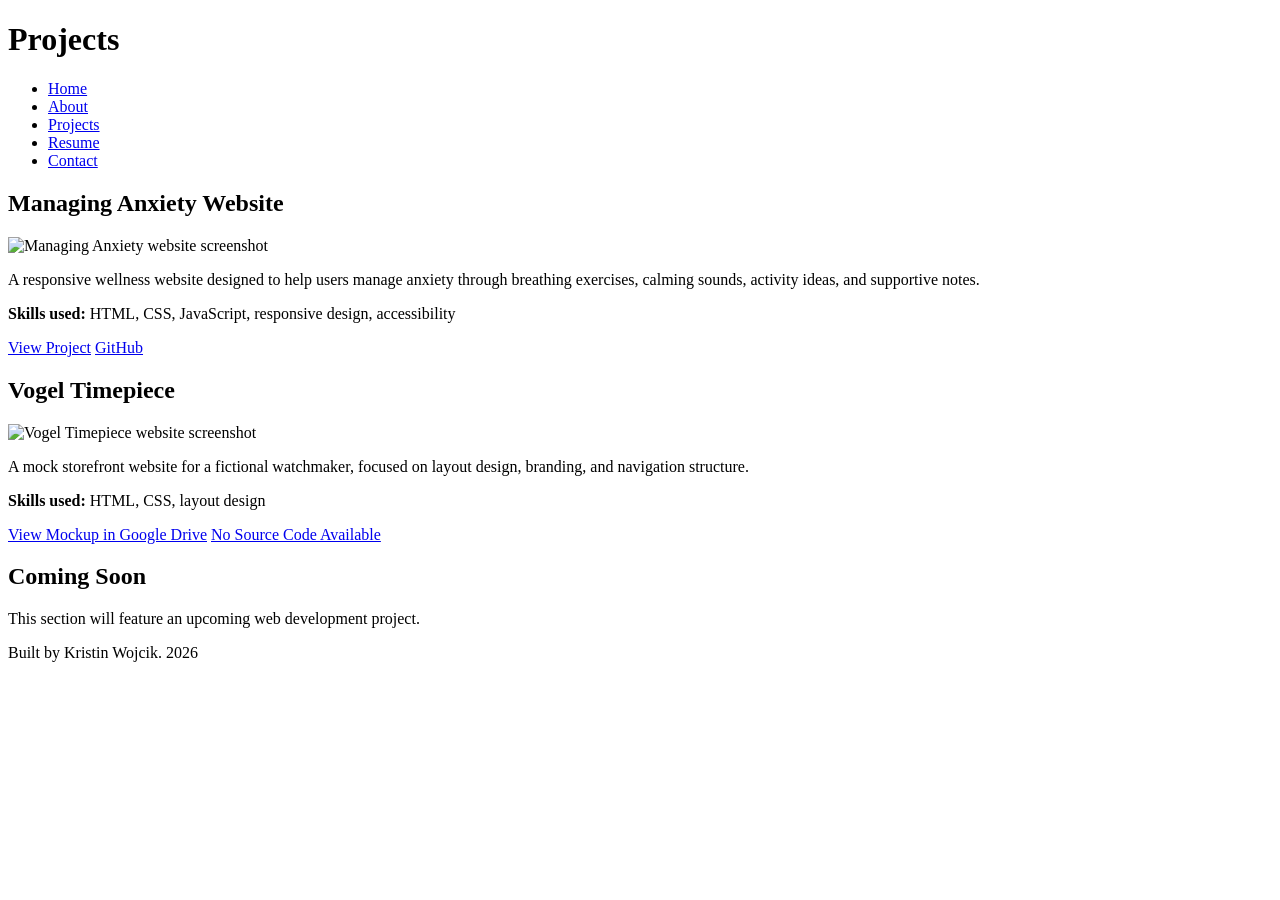
==== projects.html @ 6186011e "Update project links for Managing Anxiety" ====
<!DOCTYPE html>
<html lang="en">

<head>
    <meta charset="UTF-8">
    <meta name="viewport" content="width=device-width, initial-scale=1.0">
    <link rel="preconnect" href="https://fonts.googleapis.com">
    <link rel="preconnect" href="https://fonts.gstatic.com" crossorigin>
    <link href="https://fonts.googleapis.com/css2?family=Libre+Barcode+128+Text&display=swap" rel="stylesheet">
    <link href="https://fonts.googleapis.com/css2?family=Space+Grotesk:wght@300;400;600&display=swap" rel="stylesheet">
    <link rel="stylesheet" href="styles.css">
    <title>Projects</title>
</head>

<body>
    <header>
        <h1>Projects</h1>
    </header>
    <nav>
        <ul>
            <li><a href="index.html">Home</a></li>
            <li><a href="about.html">About</a></li>
            <li><a href="projects.html" class="active">Projects</a></li>
            <li><a href="resume.html">Resume</a></li>
            <li><a href="contact.html">Contact</a></li>
        </ul>
    </nav>
    <main class="project-grid">
        <section class="project-card">
            <h2>Managing Anxiety Website</h2>
            <img src="images/anxiety.png" alt="Managing Anxiety website screenshot">
            <p>A responsive wellness website designed to help users manage anxiety through breathing exercises, calming
                sounds, activity ideas, and supportive notes.</p>
            <p><strong>Skills used:</strong> HTML, CSS, JavaScript, responsive design, accessibility</p>
            <div class="project-links">
                <a href="https://kriswojcik-dev.github.io/Managing-Anxiety/" target="_blank">View Project</a>
                <a href="https://github.com/kriswojcik-dev/Managing-Anxiety" target="_blank">GitHub</a>
            </div>

        </section>
        <section class="project-card">
            <h2>Vogel Timepiece</h2>
            <img src="images/VogelTimpiece.png" alt="Vogel Timepiece website screenshot">
            <p>A mock storefront website for a fictional watchmaker, focused on layout design, branding, and navigation
                structure.</p>
            <p><strong>Skills used:</strong> HTML, CSS, layout design</p>
            <div class="project-links">
                <a href="https://drive.google.com/drive/folders/1y7AZnZ0hvp2A3AjqUP-rcoLFlKbs7Qmw?usp=sharing"
                    target="_blank">View Mockup in Google Drive</a>
                <a href="#">No Source Code Available</a>
            </div>
        </section>
        <section class="project-card">
            <h2>Coming Soon</h2>
            <p>This section will feature an upcoming web development project.</p>
        </section>
    </main>
    <footer>
        <p>Built by Kristin Wojcik. 2026</p>
    </footer>
</body>

</html>
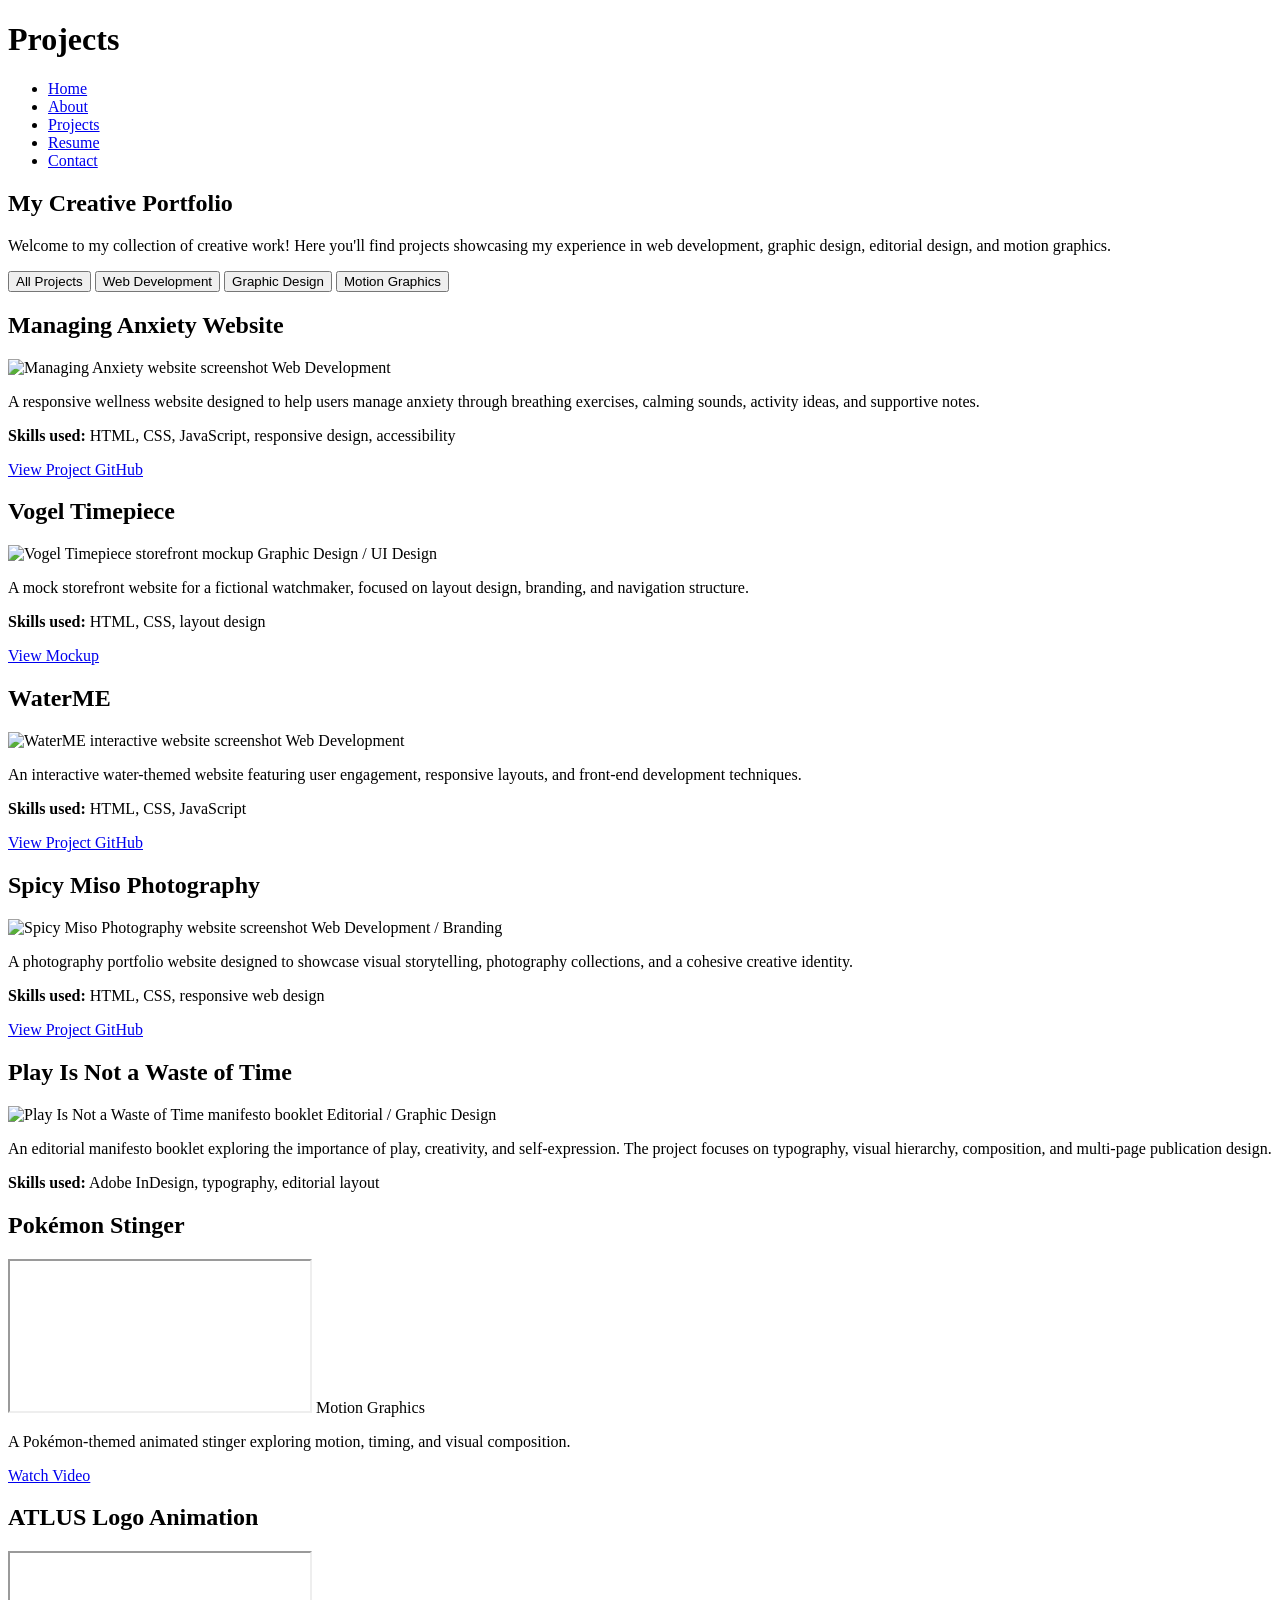
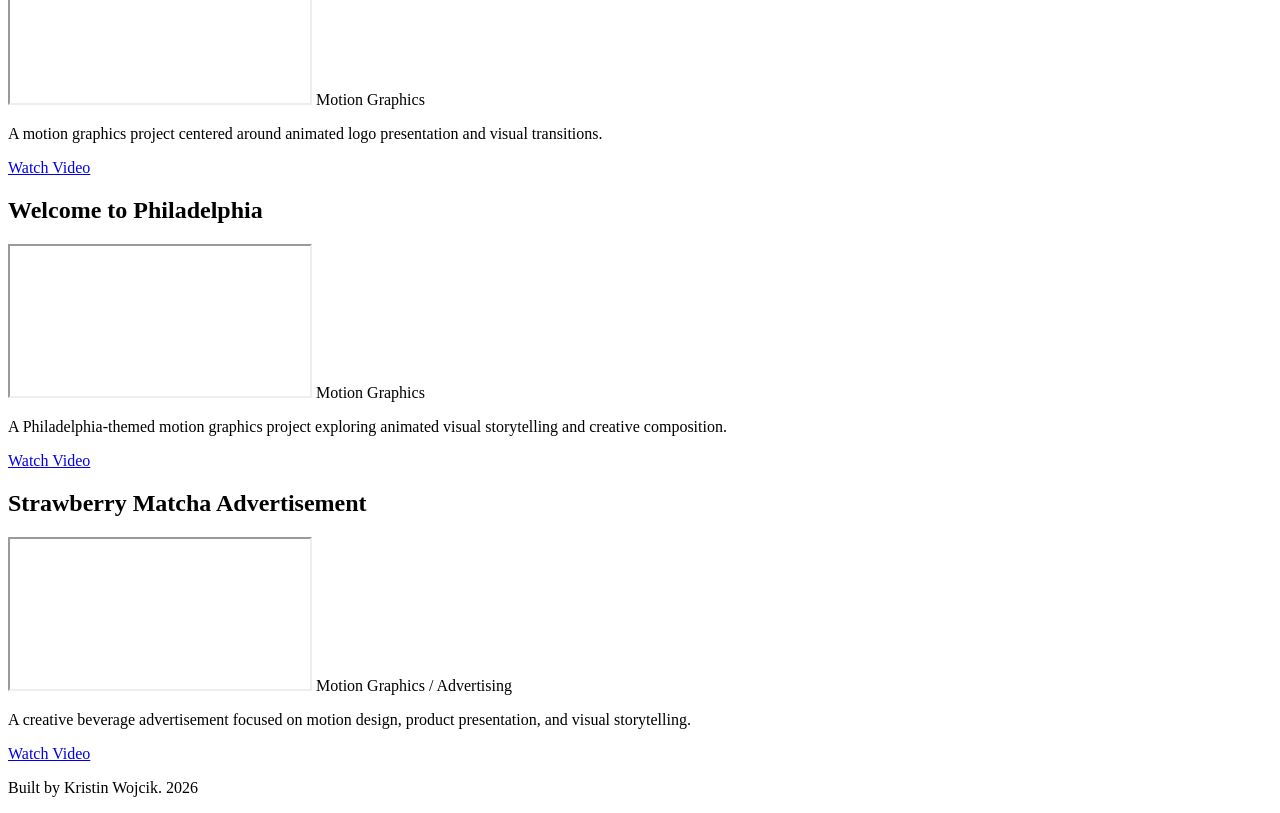
==== commit 83c830b4: "Revamp projects page layout and content, adding project categories and detailed descriptions" ====
--- a/projects.html
+++ b/projects.html
@@ -4,60 +4,345 @@
 <head>
     <meta charset="UTF-8">
     <meta name="viewport" content="width=device-width, initial-scale=1.0">
+
     <link rel="preconnect" href="https://fonts.googleapis.com">
     <link rel="preconnect" href="https://fonts.gstatic.com" crossorigin>
+
     <link href="https://fonts.googleapis.com/css2?family=Libre+Barcode+128+Text&display=swap" rel="stylesheet">
     <link href="https://fonts.googleapis.com/css2?family=Space+Grotesk:wght@300;400;600&display=swap" rel="stylesheet">
+
     <link rel="stylesheet" href="styles.css">
-    <title>Projects</title>
+
+    <title>Projects | Kristin Wojcik</title>
 </head>
 
 <body>
+    <!-- HEADER -->
     <header>
         <h1>Projects</h1>
     </header>
+
+    <!-- NAVIGATION -->
     <nav>
         <ul>
             <li><a href="index.html">Home</a></li>
             <li><a href="about.html">About</a></li>
-            <li><a href="projects.html" class="active">Projects</a></li>
+            <li>
+                <a href="projects.html" class="active" aria-current="page">Projects</a>
+            </li>
             <li><a href="resume.html">Resume</a></li>
             <li><a href="contact.html">Contact</a></li>
         </ul>
     </nav>
-    <main class="project-grid">
-        <section class="project-card">
-            <h2>Managing Anxiety Website</h2>
-            <img src="images/anxiety.png" alt="Managing Anxiety website screenshot">
-            <p>A responsive wellness website designed to help users manage anxiety through breathing exercises, calming
-                sounds, activity ideas, and supportive notes.</p>
-            <p><strong>Skills used:</strong> HTML, CSS, JavaScript, responsive design, accessibility</p>
-            <div class="project-links">
-                <a href="https://kriswojcik-dev.github.io/Managing-Anxiety/" target="_blank">View Project</a>
-                <a href="https://github.com/kriswojcik-dev/Managing-Anxiety" target="_blank">GitHub</a>
-            </div>
-
+
+    <!-- MAIN PORTFOLIO -->
+    <main class="portfolio">
+        <!-- INTRODUCTION -->
+        <section class="portfolio-intro">
+            <h2>My Creative Portfolio</h2>
+
+            <p>
+                Welcome to my collection of creative work! Here you'll find projects
+                showcasing my experience in web development, graphic design, editorial
+                design, and motion graphics.
+            </p>
         </section>
-        <section class="project-card">
-            <h2>Vogel Timepiece</h2>
-            <img src="images/VogelTimpiece.png" alt="Vogel Timepiece website screenshot">
-            <p>A mock storefront website for a fictional watchmaker, focused on layout design, branding, and navigation
-                structure.</p>
-            <p><strong>Skills used:</strong> HTML, CSS, layout design</p>
-            <div class="project-links">
-                <a href="https://drive.google.com/drive/folders/1y7AZnZ0hvp2A3AjqUP-rcoLFlKbs7Qmw?usp=sharing"
-                    target="_blank">View Mockup in Google Drive</a>
-                <a href="#">No Source Code Available</a>
-            </div>
-        </section>
-        <section class="project-card">
-            <h2>Coming Soon</h2>
-            <p>This section will feature an upcoming web development project.</p>
-        </section>
+
+        <!-- PROJECT FILTERS -->
+        <div class="portfolio-filters" role="group" aria-label="Project categories">
+            <button type="button" class="filter-btn active" data-filter="all" aria-pressed="true">
+                All Projects
+            </button>
+
+            <button type="button" class="filter-btn" data-filter="web" aria-pressed="false">
+                Web Development
+            </button>
+
+            <button type="button" class="filter-btn" data-filter="design" aria-pressed="false">
+                Graphic Design
+            </button>
+
+            <button type="button" class="filter-btn" data-filter="motion" aria-pressed="false">
+                Motion Graphics
+            </button>
+        </div>
+
+        <!-- PROJECT GRID -->
+        <div class="project-grid">
+            <!-- PROJECT 1: MANAGING ANXIETY -->
+            <section class="project-card" data-category="web">
+                <h2>Managing Anxiety Website</h2>
+
+                <img src="images/anxiety.png" alt="Managing Anxiety website screenshot" loading="lazy">
+
+                <span class="project-category">Web Development</span>
+
+                <p>
+                    A responsive wellness website designed to help users manage anxiety
+                    through breathing exercises, calming sounds, activity ideas, and
+                    supportive notes.
+                </p>
+
+                <p>
+                    <strong>Skills used:</strong>
+                    HTML, CSS, JavaScript, responsive design, accessibility
+                </p>
+
+                <div class="project-links">
+                    <a href="https://kriswojcik-dev.github.io/Managing-Anxiety/" target="_blank"
+                        rel="noopener noreferrer">
+                        View Project
+                    </a>
+
+                    <a href="https://github.com/kriswojcik-dev/Managing-Anxiety" target="_blank"
+                        rel="noopener noreferrer">
+                        GitHub
+                    </a>
+                </div>
+            </section>
+
+            <!-- PROJECT 2: VOGEL TIMEPIECE -->
+            <section class="project-card" data-category="design">
+                <h2>Vogel Timepiece</h2>
+
+                <img src="images/VogelTimpiece.png" alt="Vogel Timepiece storefront mockup" loading="lazy">
+
+                <span class="project-category">Graphic Design / UI Design</span>
+
+                <p>
+                    A mock storefront website for a fictional watchmaker, focused on
+                    layout design, branding, and navigation structure.
+                </p>
+
+                <p>
+                    <strong>Skills used:</strong>
+                    HTML, CSS, layout design
+                </p>
+
+                <div class="project-links">
+                    <a href="https://drive.google.com/drive/folders/1y7AZnZ0hvp2A3AjqUP-rcoLFlKbs7Qmw?usp=sharing"
+                        target="_blank" rel="noopener noreferrer">
+                        View Mockup
+                    </a>
+                </div>
+            </section>
+
+            <!-- PROJECT 3: WATERME -->
+            <section class="project-card" data-category="web">
+                <h2>WaterME</h2>
+
+                <img src="images/waterme.png" alt="WaterME interactive website screenshot" loading="lazy">
+
+                <span class="project-category">Web Development</span>
+
+                <p>
+                    An interactive water-themed website featuring user engagement,
+                    responsive layouts, and front-end development techniques.
+                </p>
+
+                <p>
+                    <strong>Skills used:</strong>
+                    HTML, CSS, JavaScript
+                </p>
+
+                <div class="project-links">
+                    <a href="https://kriswojcik-dev.github.io/WaterME/" target="_blank" rel="noopener noreferrer">
+                        View Project
+                    </a>
+
+                    <a href="https://github.com/kriswojcik-dev/WaterME" target="_blank" rel="noopener noreferrer">
+                        GitHub
+                    </a>
+                </div>
+            </section>
+
+            <!-- PROJECT 4: SPICY MISO PHOTOGRAPHY -->
+            <section class="project-card" data-category="web">
+                <h2>Spicy Miso Photography</h2>
+
+                <img src="images/spicymiso.png" alt="Spicy Miso Photography website screenshot" loading="lazy">
+
+                <span class="project-category">Web Development / Branding</span>
+
+                <p>
+                    A photography portfolio website designed to showcase visual
+                    storytelling, photography collections, and a cohesive creative
+                    identity.
+                </p>
+
+                <p>
+                    <strong>Skills used:</strong>
+                    HTML, CSS, responsive web design
+                </p>
+
+                <div class="project-links">
+                    <a href="https://kriswojcik-dev.github.io/SpicyMisoPhoto/" target="_blank"
+                        rel="noopener noreferrer">
+                        View Project
+                    </a>
+
+                    <a href="https://github.com/kriswojcik-dev/SpicyMisoPhoto" target="_blank"
+                        rel="noopener noreferrer">
+                        GitHub
+                    </a>
+                </div>
+            </section>
+
+            <!-- PROJECT 5: DESIGN MANIFESTO -->
+            <section class="project-card" data-category="design">
+                <h2>Play Is Not a Waste of Time</h2>
+
+                <img src="images/manifesto.png" alt="Play Is Not a Waste of Time manifesto booklet" loading="lazy">
+
+                <span class="project-category">Editorial / Graphic Design</span>
+
+                <p>
+                    An editorial manifesto booklet exploring the importance of play,
+                    creativity, and self-expression. The project focuses on typography,
+                    visual hierarchy, composition, and multi-page publication design.
+                </p>
+
+                <p>
+                    <strong>Skills used:</strong>
+                    Adobe InDesign, typography, editorial layout
+                </p>
+            </section>
+
+            <!-- PROJECT 6: POKEMON STINGER -->
+            <section class="project-card" data-category="motion">
+                <h2>Pokémon Stinger</h2>
+
+
+                <iframe src="https://www.youtube.com/embed/UdRH_CZZxs8" title="Pokémon Stinger" loading="lazy"
+                    allow="accelerometer; autoplay; clipboard-write; encrypted-media; gyroscope; picture-in-picture; web-share"
+                    referrerpolicy="strict-origin-when-cross-origin" allowfullscreen>
+                </iframe>
+
+
+                <span class="project-category">Motion Graphics</span>
+
+                <p>
+                    A Pokémon-themed animated stinger exploring motion, timing, and
+                    visual composition.
+                </p>
+
+                <div class="project-links">
+                    <a href="https://youtu.be/UdRH_CZZxs8" target="_blank" rel="noopener noreferrer">
+                        Watch Video
+                    </a>
+                </div>
+            </section>
+
+            <!-- PROJECT 7: ATLUS LOGO -->
+            <section class="project-card" data-category="motion">
+                <h2>ATLUS Logo Animation</h2>
+
+                <iframe src="https://www.youtube.com/embed/eN7VsX6oIts" title="ATLUS Logo Animation" loading="lazy"
+                    allow="accelerometer; autoplay; clipboard-write; encrypted-media; gyroscope; picture-in-picture; web-share"
+                    referrerpolicy="strict-origin-when-cross-origin" allowfullscreen>
+                </iframe>
+
+                <span class="project-category">Motion Graphics</span>
+
+                <p>
+                    A motion graphics project centered around animated logo presentation
+                    and visual transitions.
+                </p>
+
+                <div class="project-links">
+                    <a href="https://youtu.be/eN7VsX6oIts" target="_blank" rel="noopener noreferrer">
+                        Watch Video
+                    </a>
+                </div>
+            </section>
+
+            <!-- PROJECT 8: WELCOME TO PHILADELPHIA -->
+            <section class="project-card" data-category="motion">
+                <h2>Welcome to Philadelphia</h2>
+
+
+                <iframe src="https://www.youtube.com/embed/U3w2W7uW8vE" title="Welcome to Philadelphia" loading="lazy"
+                    allow="accelerometer; autoplay; clipboard-write; encrypted-media; gyroscope; picture-in-picture; web-share"
+                    referrerpolicy="strict-origin-when-cross-origin" allowfullscreen>
+                </iframe>
+
+
+                <span class="project-category">Motion Graphics</span>
+
+                <p>
+                    A Philadelphia-themed motion graphics project exploring animated
+                    visual storytelling and creative composition.
+                </p>
+
+                <div class="project-links">
+                    <a href="https://youtu.be/U3w2W7uW8vE" target="_blank" rel="noopener noreferrer">
+                        Watch Video
+                    </a>
+                </div>
+            </section>
+
+            <!-- PROJECT 9: STRAWBERRY MATCHA AD -->
+            <section class="project-card" data-category="motion">
+                <h2>Strawberry Matcha Advertisement</h2>
+
+
+                <iframe src="https://www.youtube.com/embed/cey_DWMFgK4" title="Strawberry Matcha Advertisement"
+                    loading="lazy"
+                    allow="accelerometer; autoplay; clipboard-write; encrypted-media; gyroscope; picture-in-picture; web-share"
+                    referrerpolicy="strict-origin-when-cross-origin" allowfullscreen>
+                </iframe>
+
+
+                <span class="project-category">Motion Graphics / Advertising</span>
+
+                <p>
+                    A creative beverage advertisement focused on motion design, product
+                    presentation, and visual storytelling.
+                </p>
+
+                <div class="project-links">
+                    <a href="https://youtu.be/cey_DWMFgK4" target="_blank" rel="noopener noreferrer">
+                        Watch Video
+                    </a>
+                </div>
+            </section>
+        </div>
     </main>
+
+    <!-- FOOTER -->
     <footer>
         <p>Built by Kristin Wojcik. 2026</p>
     </footer>
+
+    <!-- PROJECT FILTER SCRIPT -->
+    <script>
+        const filterButtons = document.querySelectorAll(".filter-btn");
+        const projectCards = document.querySelectorAll(".project-card");
+
+        filterButtons.forEach((button) => {
+            button.addEventListener("click", () => {
+                const selectedCategory = button.dataset.filter;
+
+                filterButtons.forEach((btn) => {
+                    btn.classList.remove("active");
+                    btn.setAttribute("aria-pressed", "false");
+                });
+
+                button.classList.add("active");
+                button.setAttribute("aria-pressed", "true");
+
+                projectCards.forEach((card) => {
+                    const category = card.dataset.category;
+
+                    if (selectedCategory === "all" || category === selectedCategory) {
+                        card.hidden = false;
+                    } else {
+                        card.hidden = true;
+                    }
+                });
+            });
+        });
+    </script>
 </body>
 
-</html>
+</html>
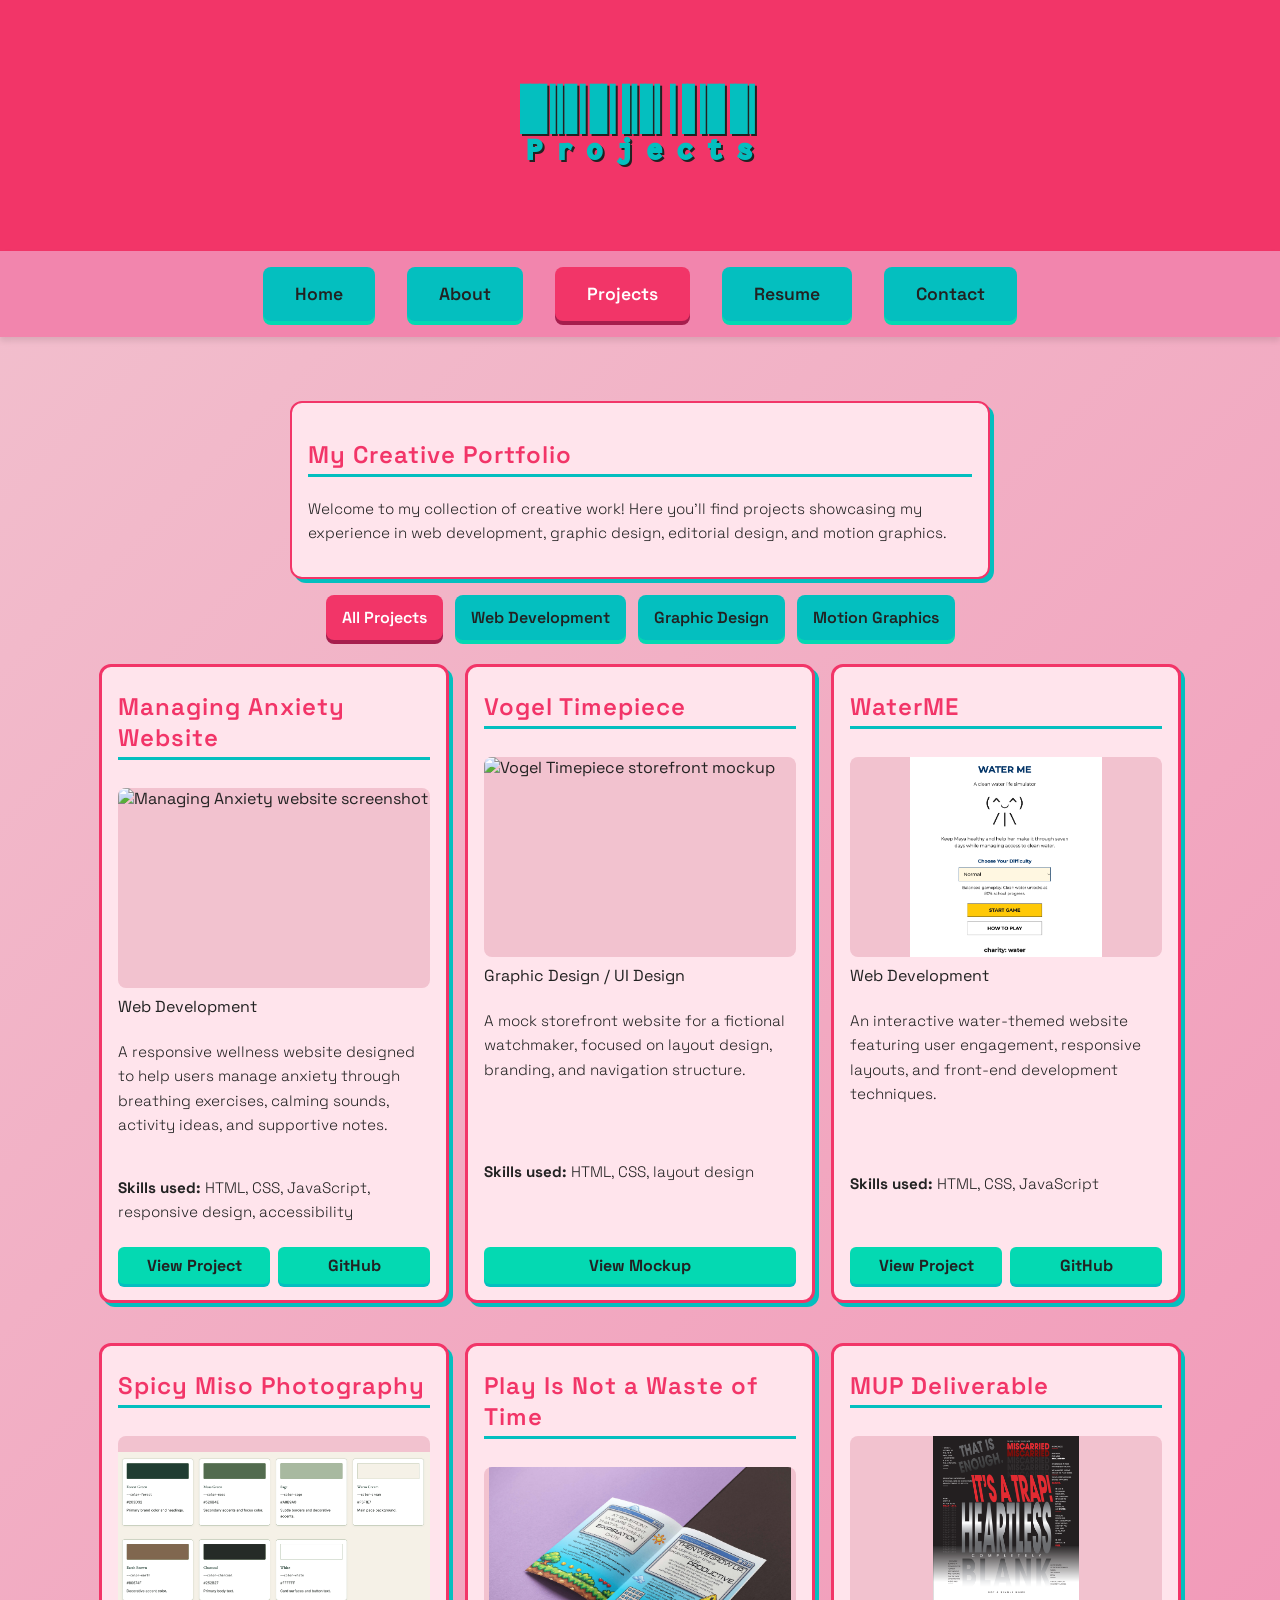
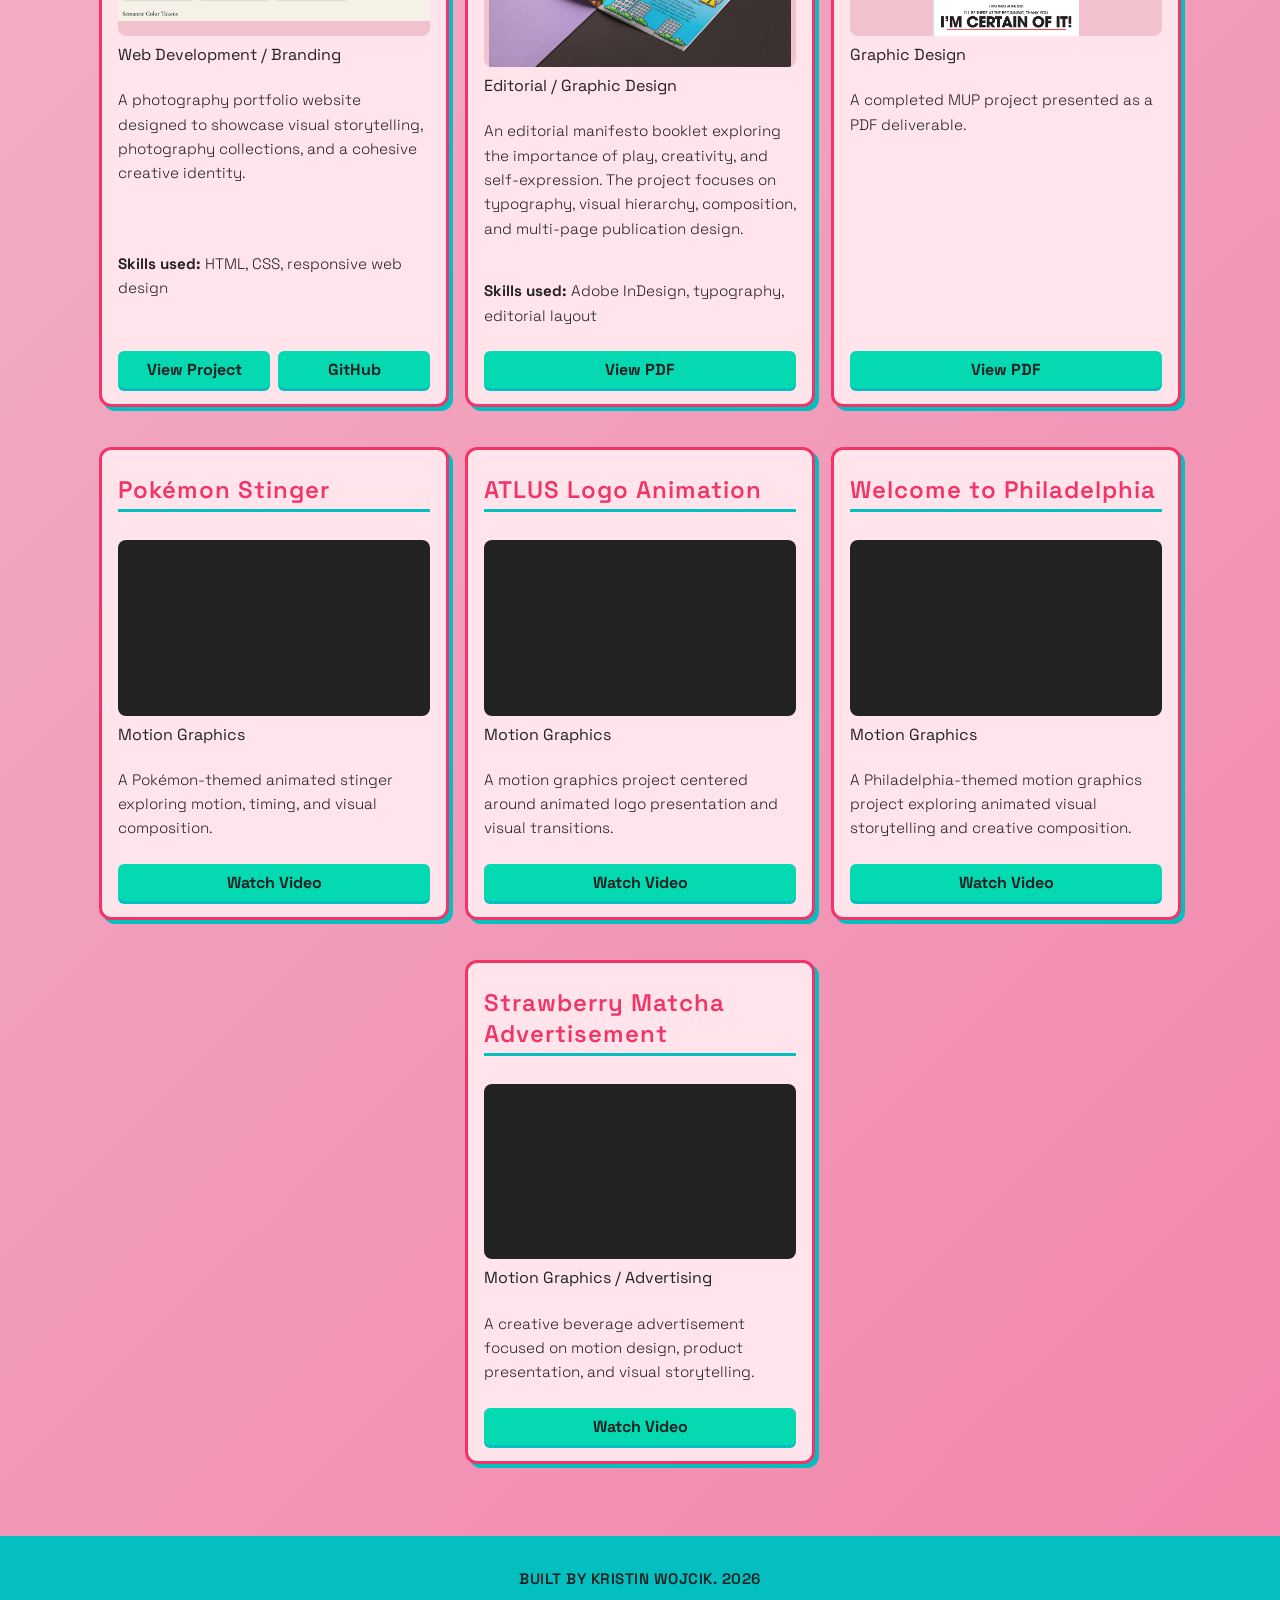
==== commit 8e6cc830: "Add project cards for MUP Deliverable and update project numbering; implement project filter styles" ====
--- a/projects.html
+++ b/projects.html
@@ -206,9 +206,34 @@
                     <strong>Skills used:</strong>
                     Adobe InDesign, typography, editorial layout
                 </p>
-            </section>
-
-            <!-- PROJECT 6: POKEMON STINGER -->
+
+                <div class="project-links">
+                    <a href="documents/DMB-reader.pdf" target="_blank" rel="noopener noreferrer">
+                        View PDF
+                    </a>
+                </div>
+            </section>
+
+            <!-- PROJECT 6: MUP DELIVERABLE -->
+            <section class="project-card" data-category="design">
+                <h2>MUP Deliverable</h2>
+
+                <img src="images/mup.png" alt="MUP project deliverable" loading="lazy">
+
+                <span class="project-category">Graphic Design</span>
+
+                <p>
+                    A completed MUP project presented as a PDF deliverable.
+                </p>
+
+                <div class="project-links">
+                    <a href="documents/project_MUP_deliverable.pdf" target="_blank" rel="noopener noreferrer">
+                        View PDF
+                    </a>
+                </div>
+            </section>
+
+            <!-- PROJECT 7: POKEMON STINGER -->
             <section class="project-card" data-category="motion">
                 <h2>Pokémon Stinger</h2>
 
@@ -233,7 +258,7 @@
                 </div>
             </section>
 
-            <!-- PROJECT 7: ATLUS LOGO -->
+            <!-- PROJECT 8: ATLUS LOGO -->
             <section class="project-card" data-category="motion">
                 <h2>ATLUS Logo Animation</h2>
 
@@ -256,7 +281,7 @@
                 </div>
             </section>
 
-            <!-- PROJECT 8: WELCOME TO PHILADELPHIA -->
+            <!-- PROJECT 9: WELCOME TO PHILADELPHIA -->
             <section class="project-card" data-category="motion">
                 <h2>Welcome to Philadelphia</h2>
 
@@ -281,7 +306,7 @@
                 </div>
             </section>
 
-            <!-- PROJECT 9: STRAWBERRY MATCHA AD -->
+            <!-- PROJECT 10: STRAWBERRY MATCHA AD -->
             <section class="project-card" data-category="motion">
                 <h2>Strawberry Matcha Advertisement</h2>
 
--- a/styles.css
+++ b/styles.css
@@ -0,0 +1,535 @@
+/* CSS by Kristin Wojcik */
+
+/* Color Palette
+Primary Pink: #F23568
+Light Pink: #F2C2CF
+Mid Pink: #F285AD
+Teal: #04BFBF
+Mint: #04D9B2
+*/
+
+/* GLOBAL */
+* {
+    box-sizing: border-box;
+}
+
+body {
+    margin: 0;
+    font-family: "Space Grotesk", Arial, Helvetica, sans-serif;
+    background: linear-gradient(135deg, #F2C2CF, #F285AD);
+    color: #222;
+    font-size: 16px;
+}
+
+header {
+    background-color: #F23568;
+    color: white;
+    text-align: center;
+    padding: 2rem 1rem;
+}
+
+header p {
+    margin-top: 0.5rem;
+    font-weight: 300;
+}
+
+main {
+    max-width: 1200px;
+    margin: 2rem auto;
+    padding: 1rem;
+}
+
+main section {
+    margin-bottom: 1.5rem;
+}
+
+.contact-page {
+    max-width: 1200px;
+}
+
+.contact-grid {
+    display: grid;
+    grid-template-columns: 1fr;
+    gap: 1.5rem;
+    align-items: stretch;
+}
+
+.contact-grid section {
+    margin: 0;
+    width: 100%;
+    max-width: none;
+    height: 100%;
+    display: flex;
+    flex-direction: column;
+    justify-content: center;
+    text-align: center;
+}
+
+.contact-card {
+    position: relative;
+    overflow: hidden;
+    transition: transform 0.2s ease, box-shadow 0.2s ease;
+}
+
+.contact-card:hover {
+    transform: translateY(-4px);
+    box-shadow: 6px 6px 0 #04BFBF;
+}
+
+.contact-card::before {
+    content: "";
+    position: absolute;
+    inset: 0;
+    background: linear-gradient(135deg, rgba(4, 191, 191, 0.08), rgba(242, 53, 104, 0.08));
+    pointer-events: none;
+}
+
+.contact-icon {
+    display: inline-flex;
+    align-items: center;
+    justify-content: center;
+    width: 52px;
+    height: 52px;
+    margin: 0 auto 0.75rem;
+    border-radius: 50%;
+    background-color: #F23568;
+    color: white;
+    font-weight: 700;
+    font-size: 1.4rem;
+    box-shadow: 0 4px 0 #A61E4D;
+}
+
+.contact-grid section p {
+    margin-bottom: 0;
+}
+
+.resume-page {
+    max-width: 1100px;
+}
+
+.resume-summary {
+    max-width: 860px;
+    margin: 0 auto 1.5rem;
+    text-align: center;
+}
+
+.resume-grid {
+    display: grid;
+    grid-template-columns: 1fr;
+    gap: 1.5rem;
+    align-items: start;
+}
+
+.resume-column {
+    display: flex;
+    flex-direction: column;
+    gap: 1rem;
+}
+
+.resume-column section {
+    margin-bottom: 0;
+}
+
+footer {
+    background-color: #04BFBF;
+    color: #222;
+    text-align: center;
+    padding: 1rem;
+}
+
+footer p {
+    font-weight: 600;
+    letter-spacing: 0.5px;
+    text-transform: uppercase;
+}
+
+html {
+    scroll-behavior: smooth;
+}
+
+h1 {
+    font-family: "Libre Barcode 128 Text", cursive;
+    color: #04BFBF;
+    font-size: 3rem;
+    letter-spacing: 4px;
+    text-shadow: 2px 2px 0 #222;
+}
+
+h2 {
+    font-family: "Space Grotesk", sans-serif;
+    font-weight: 600;
+    letter-spacing: 1px;
+}
+
+p {
+    font-weight: 300;
+    line-height: 1.6;
+    font-size: 0.95rem;
+}
+
+/* NAV*/
+nav {
+    background-color: #F285AD;
+    padding: 1rem;
+    box-shadow: 0 4px 6px rgba(0, 0, 0, 0.1);
+}
+
+nav ul {
+    list-style: none;
+    padding: 0;
+    margin: 0;
+    display: flex;
+    flex-direction: column;
+    gap: 0.5rem;
+}
+
+nav a {
+    display: block;
+    text-decoration: none;
+    background-color: #04BFBF;
+    color: #222;
+    padding: 0.75rem;
+    text-align: center;
+    border-radius: 8px;
+    font-weight: bold;
+    transition: transform 0.15s ease, box-shadow 0.15s ease, background-color 0.2s;
+    box-shadow: 0 4px 0 #04D9B2;
+}
+
+nav a:hover {
+    background-color: #04D9B2;
+    color: white;
+    transform: translateY(-2px);
+}
+
+nav a:active {
+    background-color: #F23568;
+    color: white;
+    transform: translateY(2px);
+    box-shadow: 0 2px 0 #A61E4D;
+}
+
+nav a.active {
+    background-color: #F23568;
+    color: white;
+    box-shadow: 0 4px 0 #A61E4D;
+}
+
+nav a.active:hover {
+    background-color: #F23568;
+    color: white;
+    transform: none;
+}
+
+nav a,
+.project-links a,
+.home-buttons a {
+    font-family: "Space Grotesk", sans-serif;
+    font-weight: 600;
+}
+
+/* HOME SECTION */
+.home {
+    text-align: center;
+    padding: 3rem 1rem;
+    max-width: 700px;
+    margin: 0 auto;
+}
+
+.home h2 {
+    font-size: 1.8rem;
+    margin-bottom: 0.5rem;
+}
+
+.home p {
+    max-width: 900px;
+    margin: 0 auto 1rem;
+}
+
+.home-buttons {
+    display: flex;
+    flex-direction: column;
+    gap: 0.5rem;
+    margin-top: 1rem;
+}
+
+.home-buttons a {
+    text-decoration: none;
+    background-color: #04BFBF;
+    color: #222;
+    padding: 0.75rem;
+    border-radius: 8px;
+    font-weight: bold;
+    box-shadow: 0 4px 0 #04D9B2;
+    transition: 0.2s;
+}
+
+.home-buttons a:hover {
+    background-color: #04D9B2;
+    color: white;
+    transform: translateY(-2px);
+}
+
+.home::after {
+    content: "";
+    display: block;
+    width: 60px;
+    height: 4px;
+    background-color: #04BFBF;
+    margin: 1rem auto 0;
+    border-radius: 2px;
+}
+
+.profile-img {
+    width: 220px;
+    height: 220px;
+    object-fit: cover;
+    border-radius: 50%;
+    border: 4px solid #04BFBF;
+    box-shadow: 5px 5px 0 #F23568;
+    display: block;
+    margin: 0 auto 1rem;
+}
+
+/* PROJECT PAGE */
+.portfolio-filters {
+    display: flex;
+    flex-wrap: wrap;
+    justify-content: center;
+    gap: 0.75rem;
+    max-width: 1200px;
+    margin: 0 auto 1.5rem;
+    padding: 0 1rem;
+}
+
+.filter-btn {
+    border: 0;
+    border-radius: 8px;
+    background-color: #04BFBF;
+    color: #222;
+    padding: 0.75rem 1rem;
+    font-family: "Space Grotesk", sans-serif;
+    font-size: 1rem;
+    font-weight: 600;
+    box-shadow: 0 4px 0 #04D9B2;
+    transition: transform 0.15s ease, box-shadow 0.15s ease, background-color 0.2s;
+    cursor: pointer;
+}
+
+.filter-btn:hover {
+    background-color: #04D9B2;
+    color: white;
+    transform: translateY(-2px);
+}
+
+.filter-btn:active {
+    background-color: #F23568;
+    color: white;
+    transform: translateY(2px);
+    box-shadow: 0 2px 0 #A61E4D;
+}
+
+.filter-btn.active {
+    background-color: #F23568;
+    color: white;
+    box-shadow: 0 4px 0 #A61E4D;
+}
+
+.filter-btn.active:hover {
+    background-color: #F23568;
+    color: white;
+    transform: none;
+}
+
+.filter-btn:focus-visible {
+    outline: 3px solid #222;
+    outline-offset: 3px;
+}
+
+.project-grid {
+    display: flex;
+    flex-wrap: wrap;
+    gap: 1rem;
+    align-items: stretch;
+    max-width: 1200px;
+    justify-content: center;
+    padding: 0 1rem;
+}
+
+.project-card h2 {
+    margin-top: 0.5rem;
+}
+
+.project-card {
+    flex: 1 1 320px;
+    background-color: #FFE4EC;
+    border: 3px solid #F23568;
+    border-radius: 12px;
+    padding: 1rem;
+    box-shadow: 4px 4px 0 #04BFBF;
+    transition: transform 0.15s ease, box-shadow 0.15s ease, background-color 0.2s;
+    display: flex;
+    flex-direction: column;
+    gap: 0.5rem;
+    max-width: 350px;
+}
+
+.project-card[hidden] {
+    display: none;
+}
+
+.project-card:hover {
+    transform: translateY(-5px) scale(1.01);
+}
+
+.project-card img {
+    width: 100%;
+    height: 200px;
+    object-fit: contain;
+    background-color: #F2C2CF;
+    border-radius: 8px;
+}
+
+.project-card p {
+    flex-grow: 1;
+}
+
+.project-links {
+    margin-top: auto;
+    display: flex;
+    gap: 0.5rem;
+}
+
+.project-links a {
+    flex: 1;
+    text-decoration: none;
+    background-color: #04D9B2;
+    color: #222;
+    padding: 0.5rem;
+    text-align: center;
+    border-radius: 6px;
+    font-weight: bold;
+    box-shadow: 0 3px 0 #04BFBF;
+    transition: 0.2s;
+    cursor: pointer;
+}
+
+.project-links a:hover {
+    background-color: #04BFBF;
+    color: white;
+    transform: translateY(-2px);
+}
+
+.project-links a:active {
+    transform: translateY(2px);
+    box-shadow: 0 1px 0 #04BFBF;
+}
+
+/* GENERAL CONTENT CARDS */
+main section:not(.project-card) {
+    background-color: #FFE4EC;
+    border: 2px solid #F23568;
+    border-radius: 12px;
+    padding: 1rem;
+    max-width: 700px;
+    margin: 1rem auto;
+    margin-bottom: 1rem;
+    box-shadow: 4px 4px 0 #04BFBF;
+    transition: transform 0.15s ease, box-shadow 0.15s ease, background-color 0.2s;
+}
+
+main section:not(.project-card):hover {
+    transform: translateY(-3px);
+    box-shadow: 6px 6px 0 #04BFBF;
+}
+
+h2 {
+    color: #F23568;
+    border-bottom: 3px solid #04BFBF;
+    padding-bottom: 0.25rem;
+}
+
+/* MEDIA QUERY: larger screens */
+@media screen and (min-width: 800px) {
+    body {
+        display: grid;
+        grid-template-columns: 1fr 300px;
+    }
+
+    header,
+    nav,
+    footer,
+    main {
+        grid-column: 1 / -1;
+    }
+
+    nav ul {
+        flex-direction: row;
+        justify-content: center;
+        gap: 2rem;
+    }
+
+    nav a {
+        padding: 1rem 2rem;
+        font-size: 1.1rem;
+    }
+
+    h1 {
+        font-size: 5rem;
+    }
+
+    .home-buttons {
+        flex-direction: row;
+        justify-content: center;
+    }
+
+    .home-buttons a {
+        width: 200px;
+    }
+
+    .profile-img {
+        width: 260px;
+        height: 260px;
+    }
+
+    .project-grid {
+        flex-direction: row;
+        flex-wrap: wrap;
+        justify-content: center;
+    }
+
+    .project-card {
+        flex: 1 1 350px;
+        min-width: 300px;
+    }
+
+    .contact-grid {
+        grid-template-columns: repeat(3, minmax(0, 1fr));
+    }
+
+    .contact-grid section {
+        min-height: 220px;
+    }
+
+    .resume-grid {
+        grid-template-columns: minmax(0, 1fr) minmax(0, 1.3fr);
+        gap: 1.5rem;
+    }
+
+    .resume-column-left,
+    .resume-column-right {
+        min-width: 0;
+    }
+}
+
+
+/* EMBEDDED PROJECT VIDEOS */
+.project-card iframe {
+    display: block;
+    width: 100%;
+    aspect-ratio: 16 / 9;
+    height: auto;
+    border: none;
+    border-radius: 8px;
+    background-color: #222;
+}
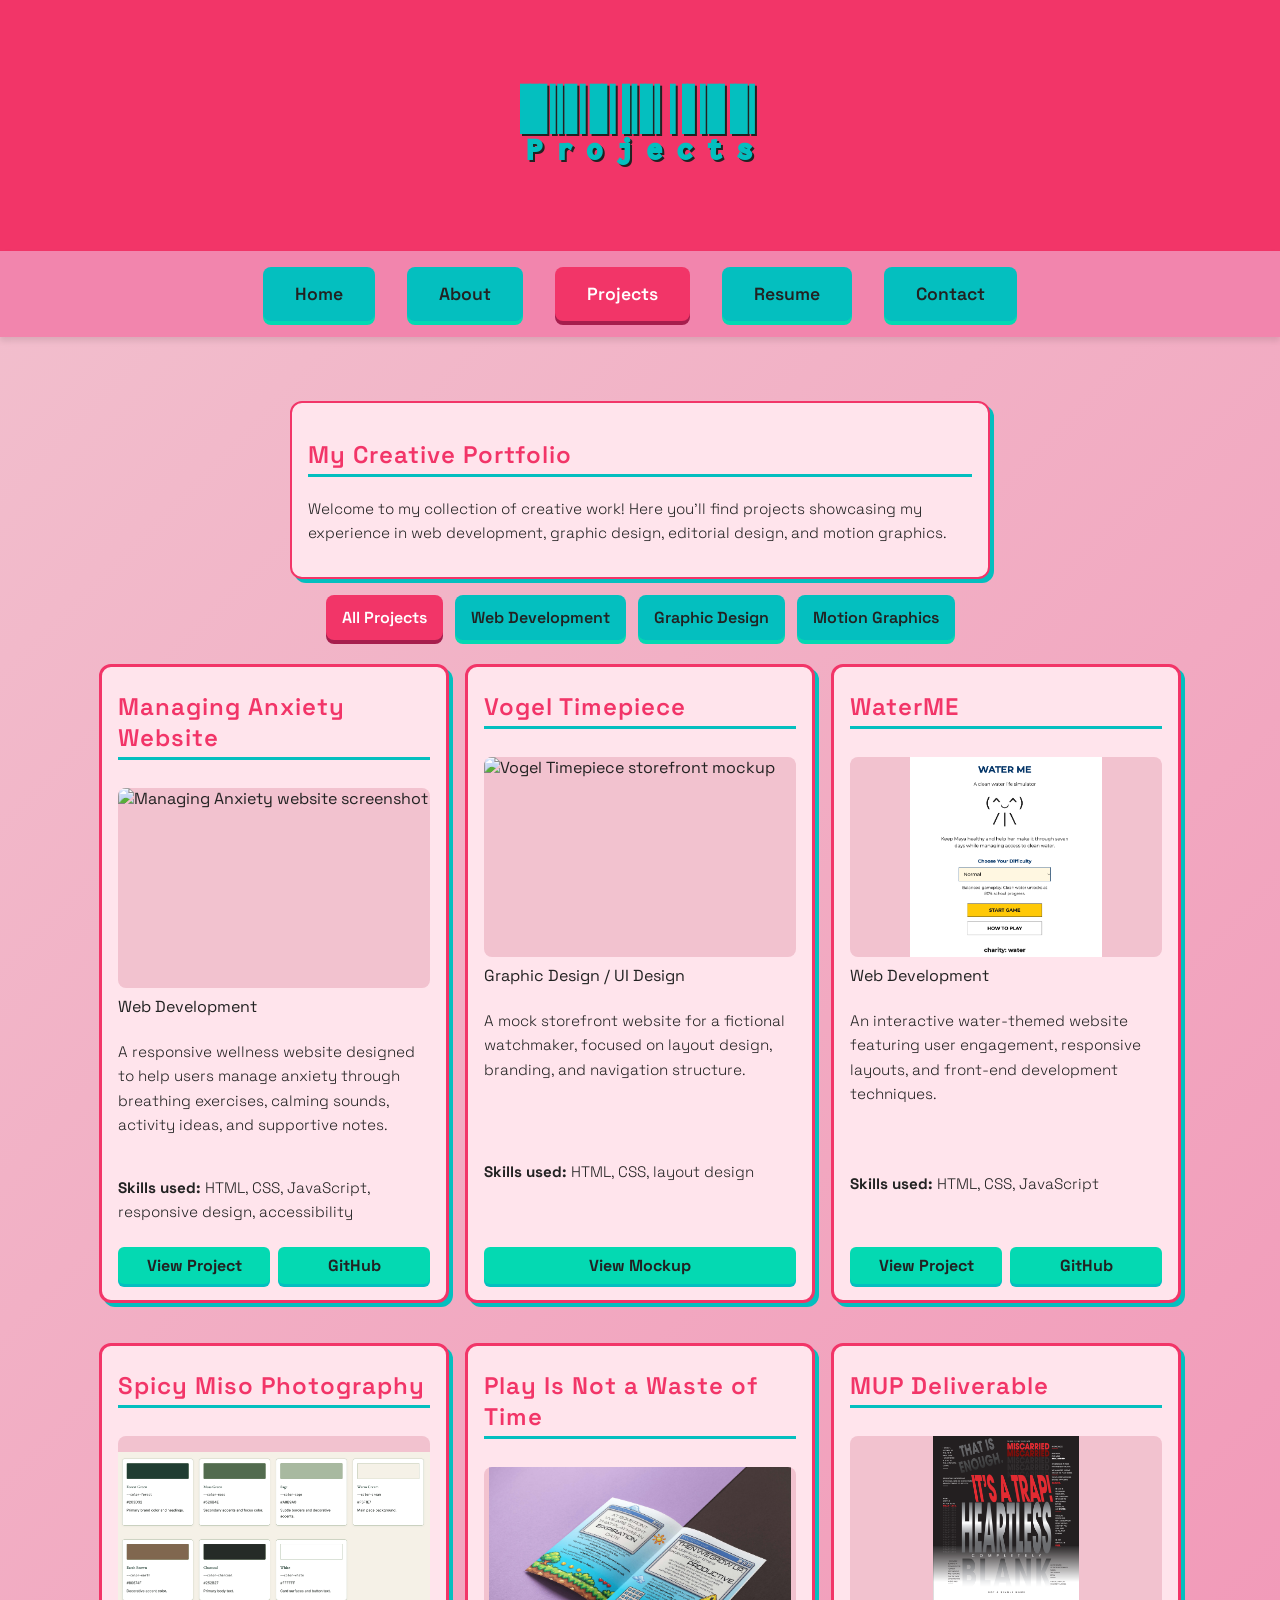
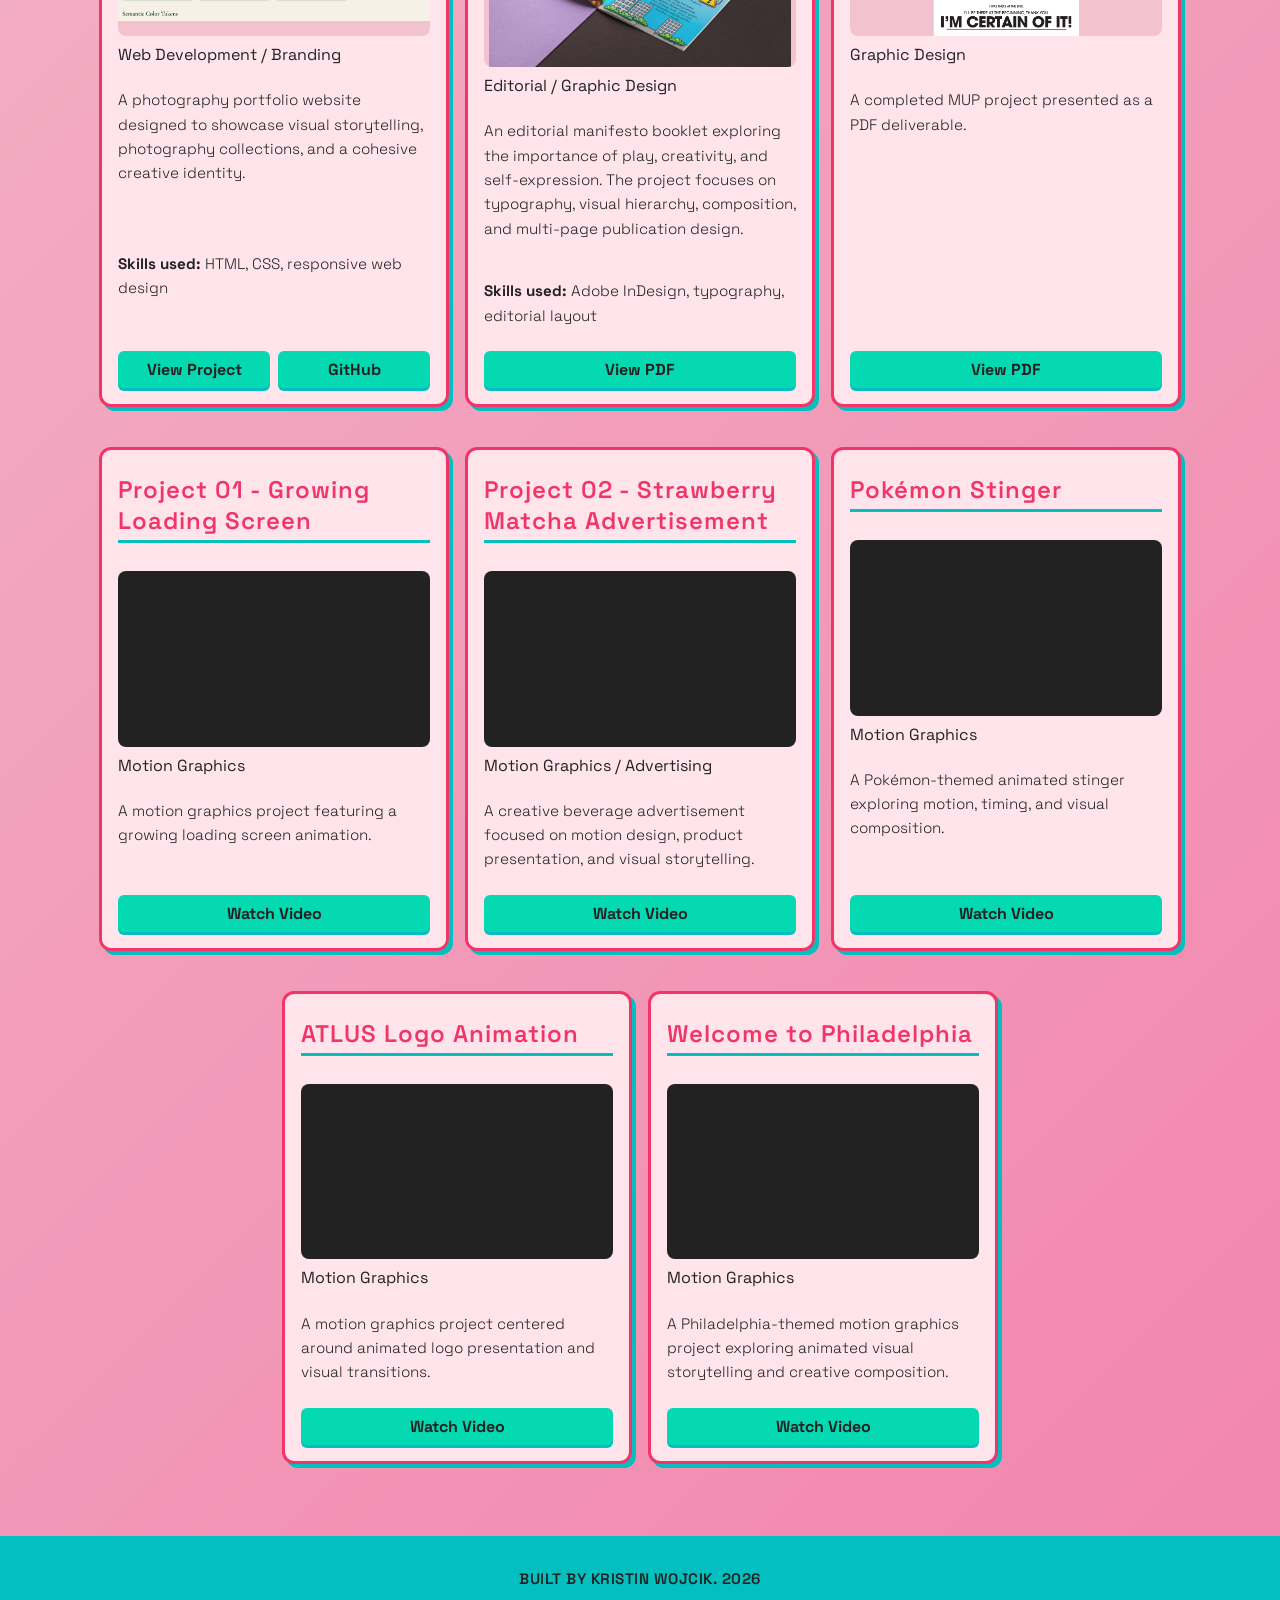
==== commit 2a5c1784: "Add new projects: Growing Loading Screen and Strawberry Matcha Advertisement; update project numberi" ====
--- a/projects.html
+++ b/projects.html
@@ -233,7 +233,54 @@
                 </div>
             </section>
 
-            <!-- PROJECT 7: POKEMON STINGER -->
+            <!-- PROJECT 7: GROWING LOADING SCREEN -->
+            <section class="project-card" data-category="motion">
+                <h2>Project 01 - Growing Loading Screen</h2>
+
+                <iframe src="https://www.youtube.com/embed/uuPAXRDDmlM"
+                    title="Project01 - Growing Loading Screen" loading="lazy"
+                    allow="accelerometer; autoplay; clipboard-write; encrypted-media; gyroscope; picture-in-picture; web-share"
+                    referrerpolicy="strict-origin-when-cross-origin" allowfullscreen>
+                </iframe>
+
+                <span class="project-category">Motion Graphics</span>
+
+                <p>
+                    A motion graphics project featuring a growing loading screen animation.
+                </p>
+
+                <div class="project-links">
+                    <a href="https://youtu.be/uuPAXRDDmlM" target="_blank" rel="noopener noreferrer">
+                        Watch Video
+                    </a>
+                </div>
+            </section>
+
+            <!-- PROJECT 8: STRAWBERRY MATCHA AD -->
+            <section class="project-card" data-category="motion">
+                <h2>Project 02 - Strawberry Matcha Advertisement</h2>
+
+                <iframe src="https://www.youtube.com/embed/cey_DWMFgK4"
+                    title="Project 02 - Strawberry Matcha Advertisement" loading="lazy"
+                    allow="accelerometer; autoplay; clipboard-write; encrypted-media; gyroscope; picture-in-picture; web-share"
+                    referrerpolicy="strict-origin-when-cross-origin" allowfullscreen>
+                </iframe>
+
+                <span class="project-category">Motion Graphics / Advertising</span>
+
+                <p>
+                    A creative beverage advertisement focused on motion design, product
+                    presentation, and visual storytelling.
+                </p>
+
+                <div class="project-links">
+                    <a href="https://youtu.be/cey_DWMFgK4" target="_blank" rel="noopener noreferrer">
+                        Watch Video
+                    </a>
+                </div>
+            </section>
+
+            <!-- PROJECT 9: POKEMON STINGER -->
             <section class="project-card" data-category="motion">
                 <h2>Pokémon Stinger</h2>
 
@@ -258,7 +305,7 @@
                 </div>
             </section>
 
-            <!-- PROJECT 8: ATLUS LOGO -->
+            <!-- PROJECT 10: ATLUS LOGO -->
             <section class="project-card" data-category="motion">
                 <h2>ATLUS Logo Animation</h2>
 
@@ -281,7 +328,7 @@
                 </div>
             </section>
 
-            <!-- PROJECT 9: WELCOME TO PHILADELPHIA -->
+            <!-- PROJECT 11: WELCOME TO PHILADELPHIA -->
             <section class="project-card" data-category="motion">
                 <h2>Welcome to Philadelphia</h2>
 
@@ -306,31 +353,6 @@
                 </div>
             </section>
 
-            <!-- PROJECT 10: STRAWBERRY MATCHA AD -->
-            <section class="project-card" data-category="motion">
-                <h2>Strawberry Matcha Advertisement</h2>
-
-
-                <iframe src="https://www.youtube.com/embed/cey_DWMFgK4" title="Strawberry Matcha Advertisement"
-                    loading="lazy"
-                    allow="accelerometer; autoplay; clipboard-write; encrypted-media; gyroscope; picture-in-picture; web-share"
-                    referrerpolicy="strict-origin-when-cross-origin" allowfullscreen>
-                </iframe>
-
-
-                <span class="project-category">Motion Graphics / Advertising</span>
-
-                <p>
-                    A creative beverage advertisement focused on motion design, product
-                    presentation, and visual storytelling.
-                </p>
-
-                <div class="project-links">
-                    <a href="https://youtu.be/cey_DWMFgK4" target="_blank" rel="noopener noreferrer">
-                        Watch Video
-                    </a>
-                </div>
-            </section>
         </div>
     </main>
 
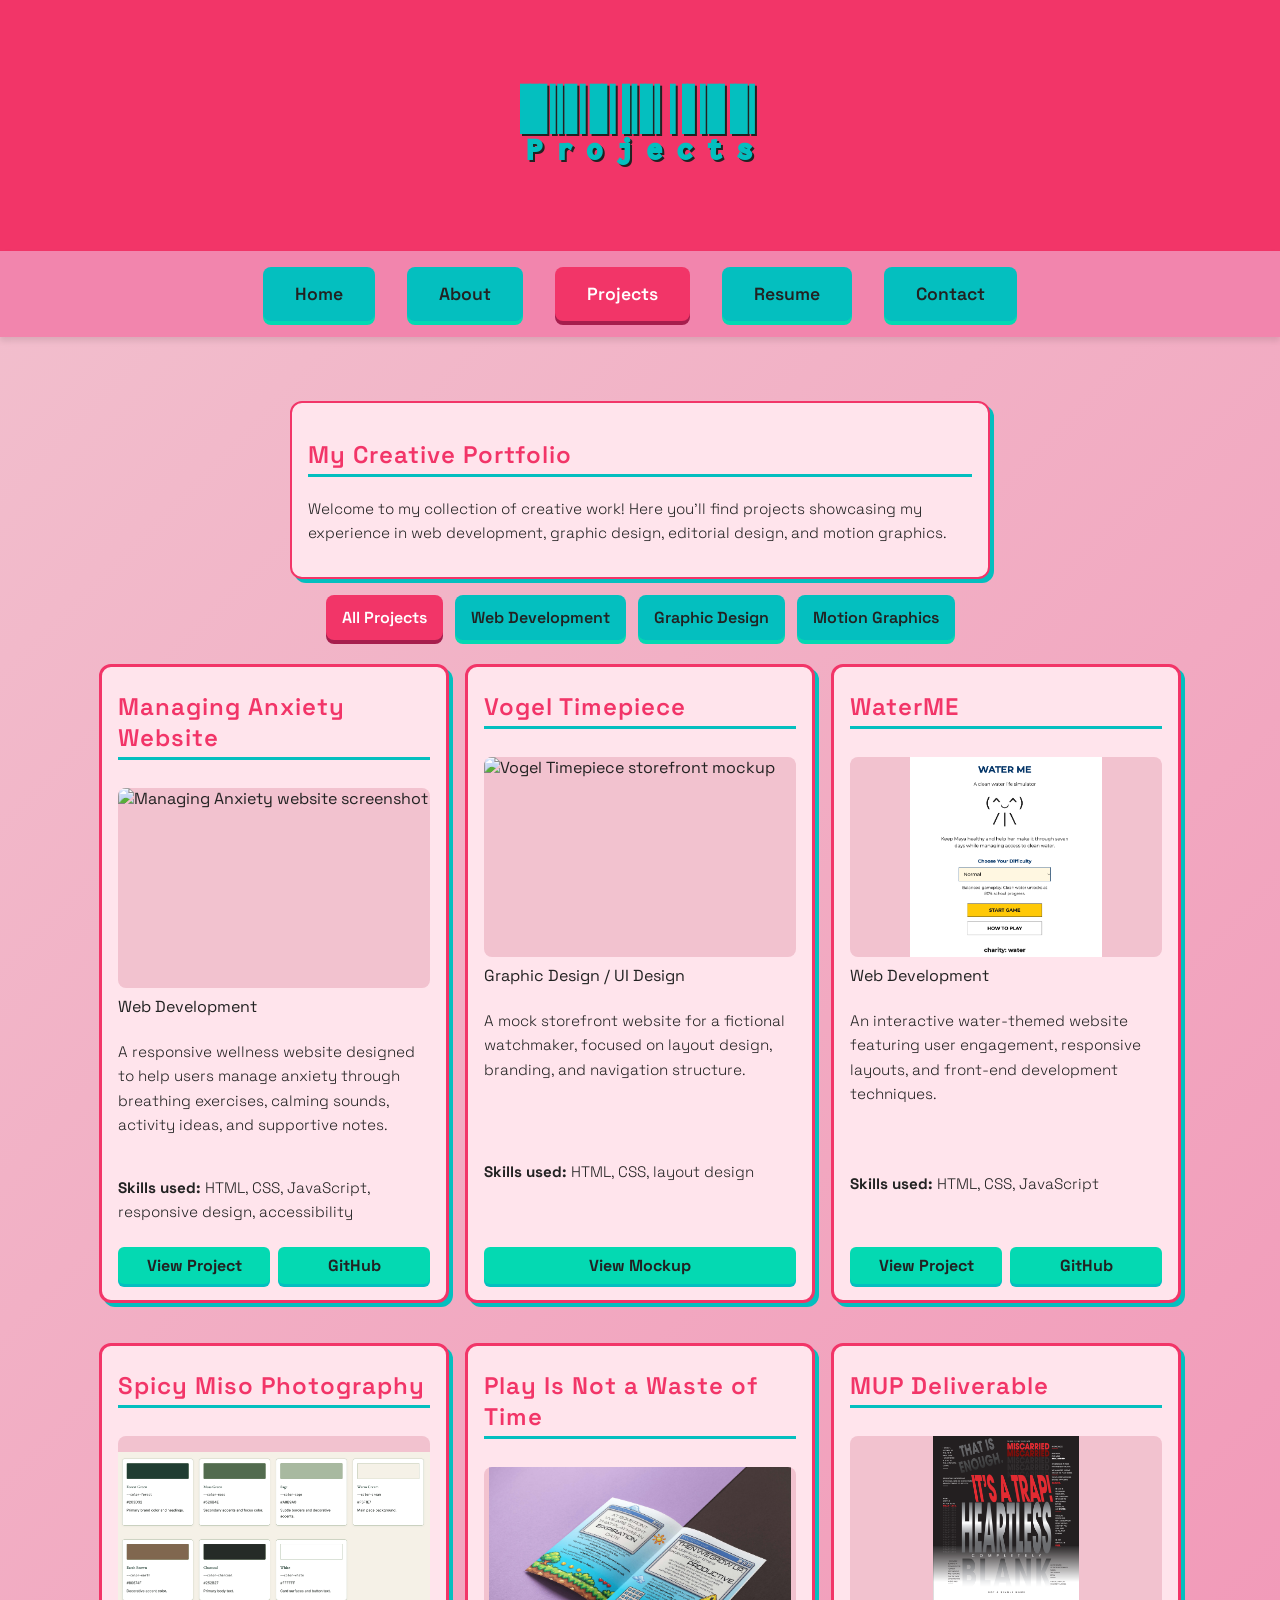
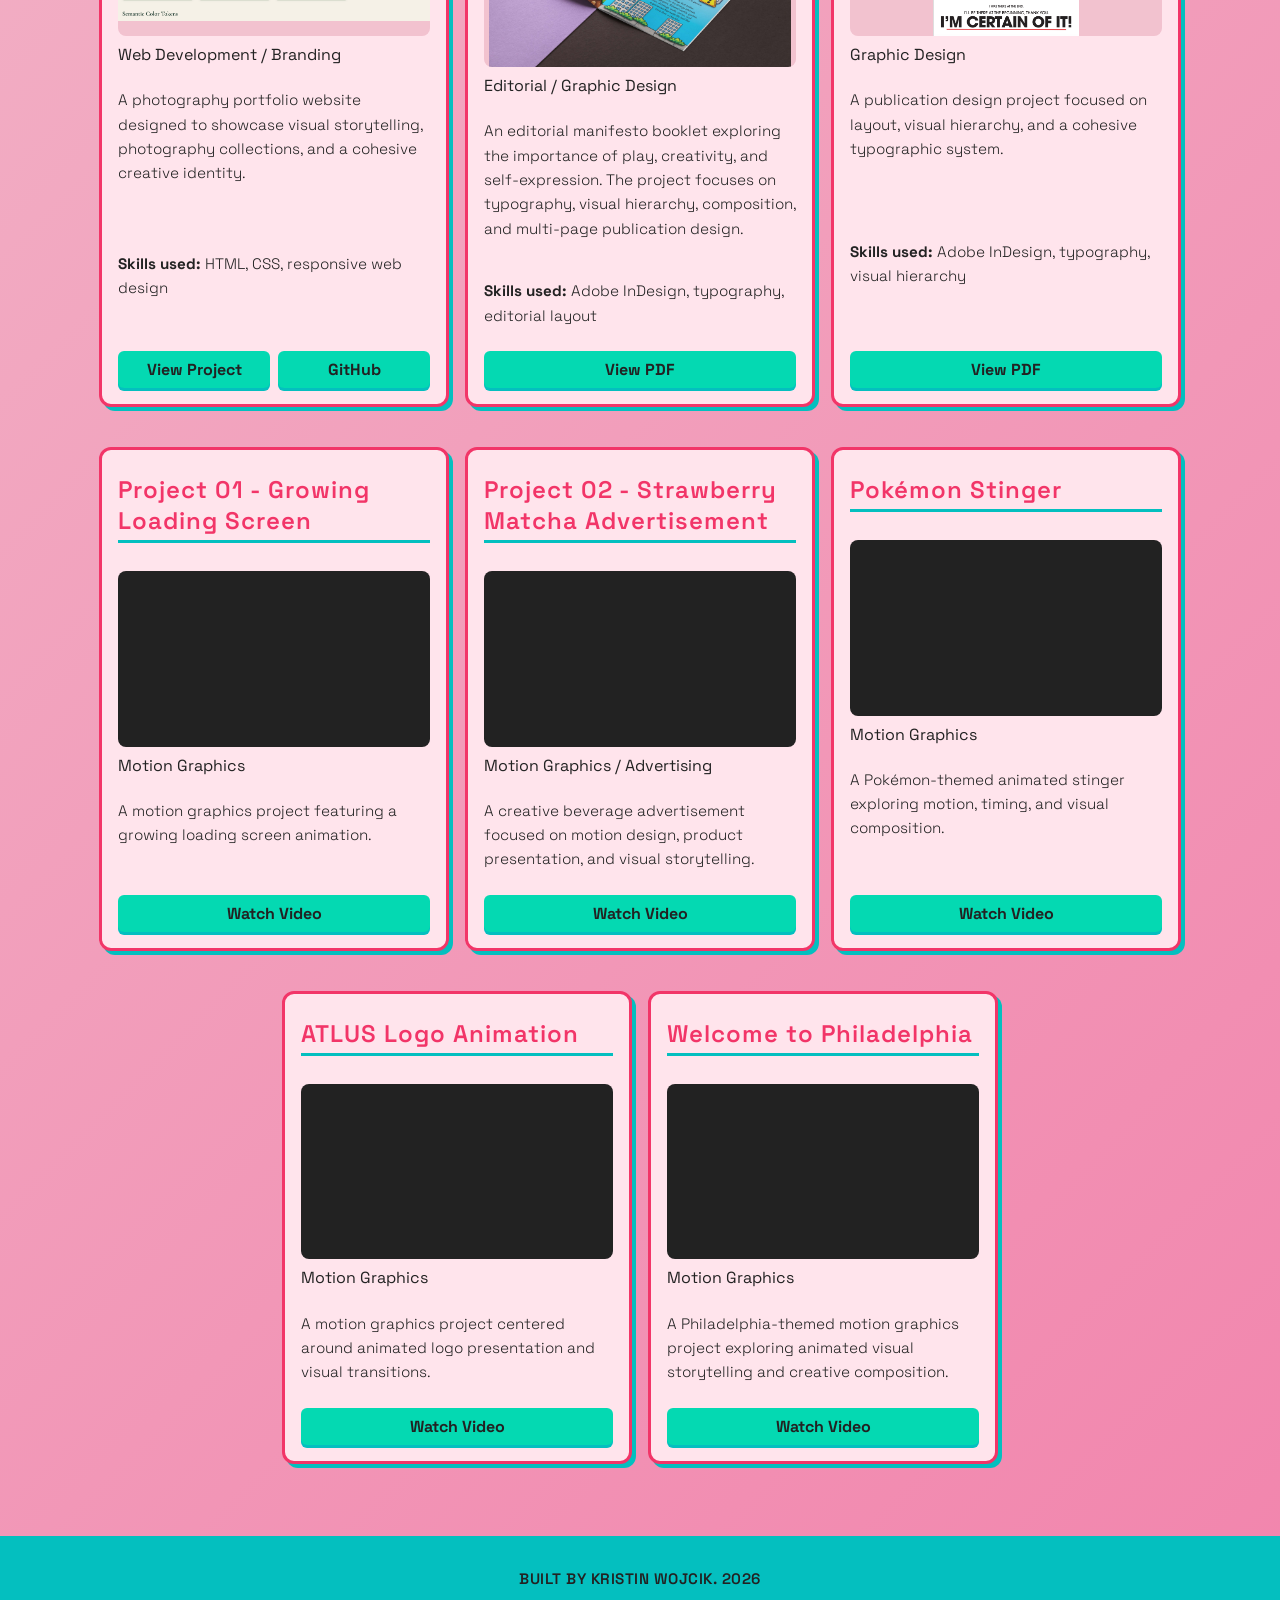
==== commit 36f555ca: "Update project description for MUP project; enhance details on design focus and skills used" ====
--- a/projects.html
+++ b/projects.html
@@ -223,7 +223,13 @@
                 <span class="project-category">Graphic Design</span>
 
                 <p>
-                    A completed MUP project presented as a PDF deliverable.
+                    A publication design project focused on layout,
+                    visual hierarchy, and a cohesive typographic system.
+                </p>
+
+                <p>
+                    <strong>Skills used:</strong>
+                    Adobe InDesign, typography, visual hierarchy
                 </p>
 
                 <div class="project-links">
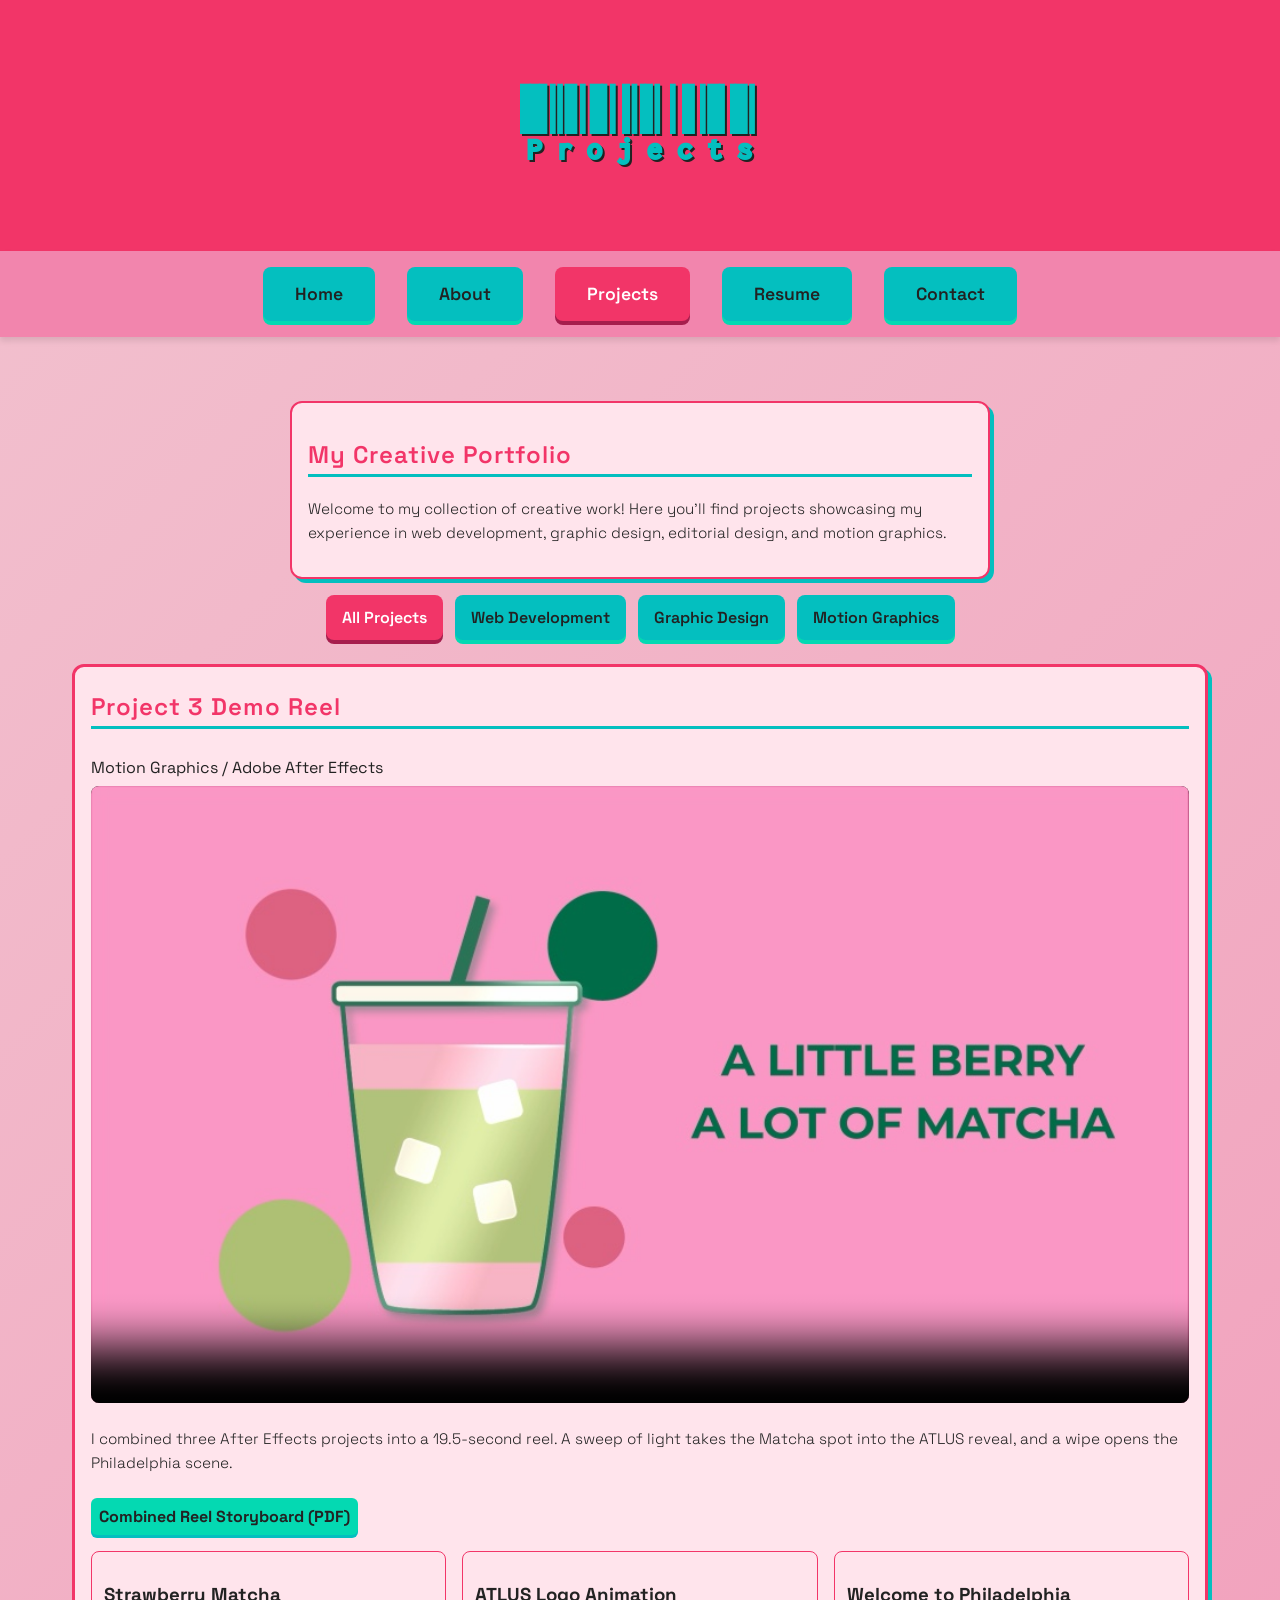
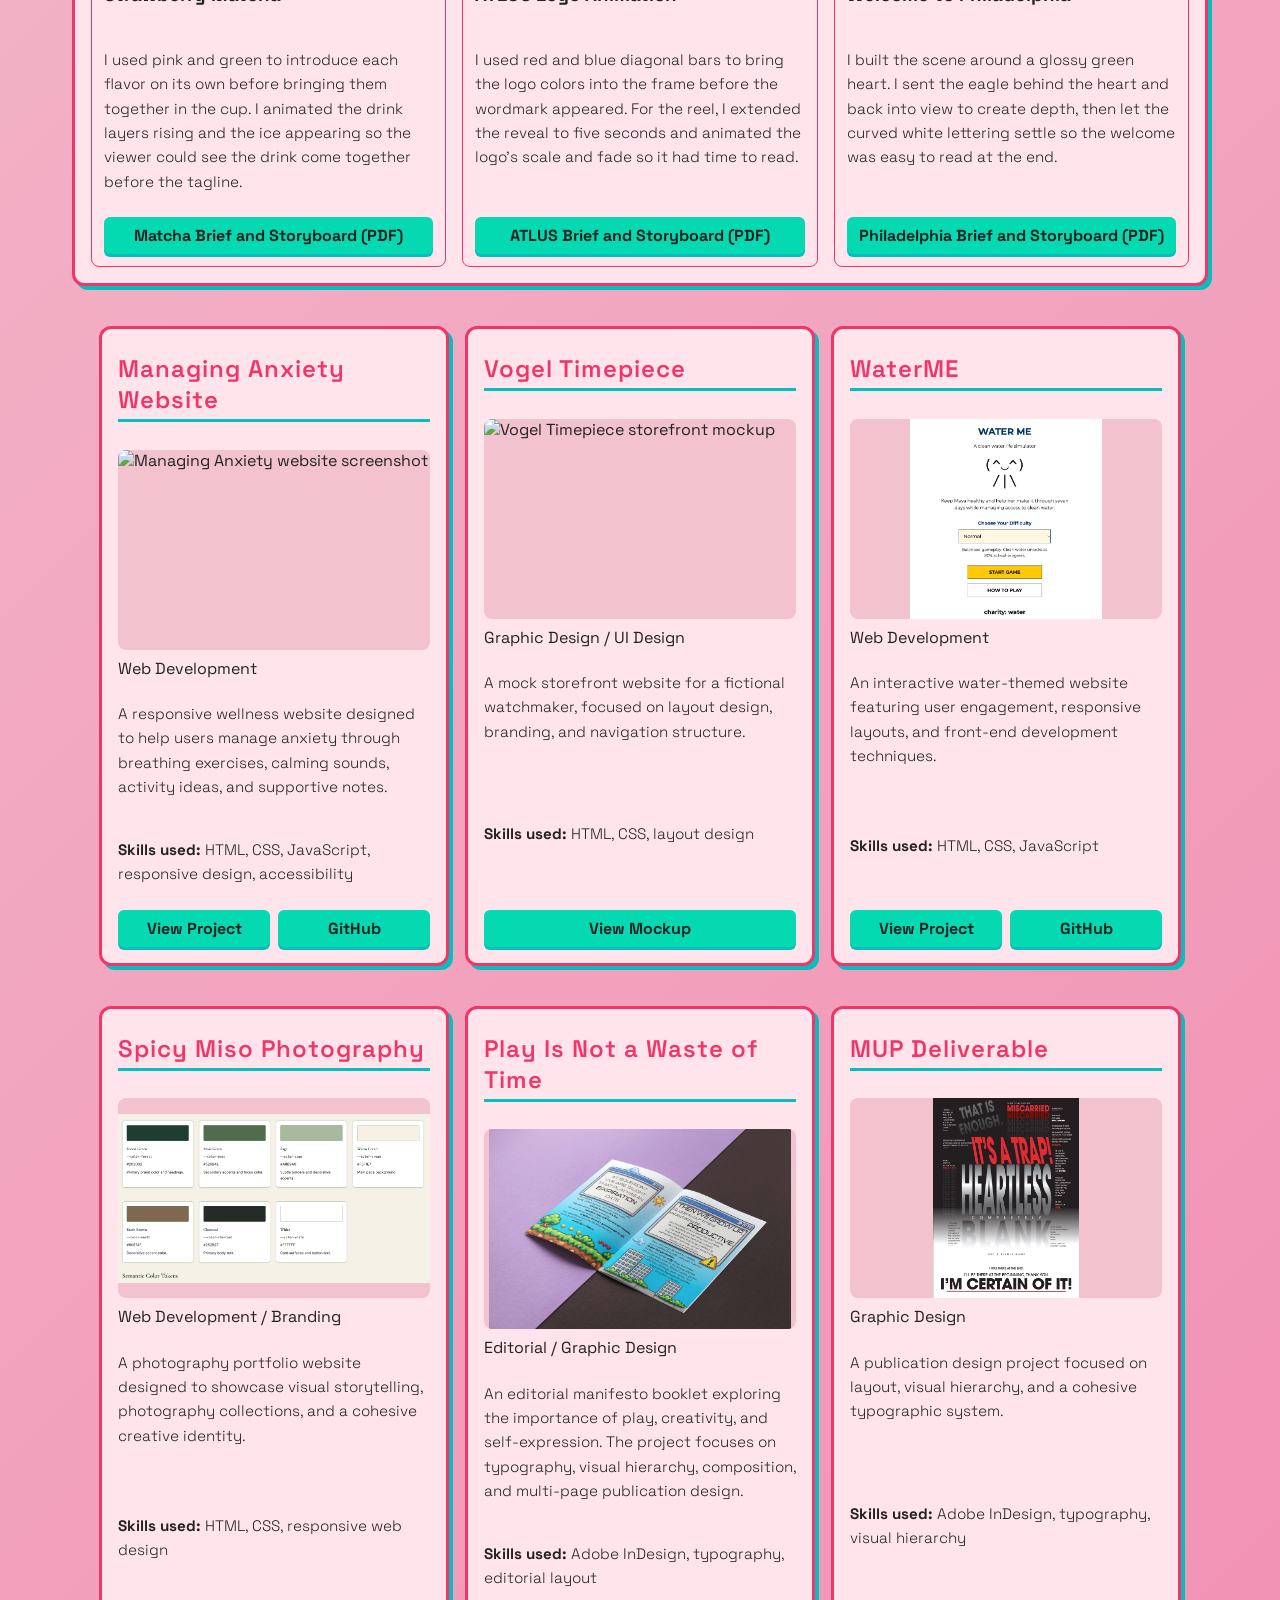
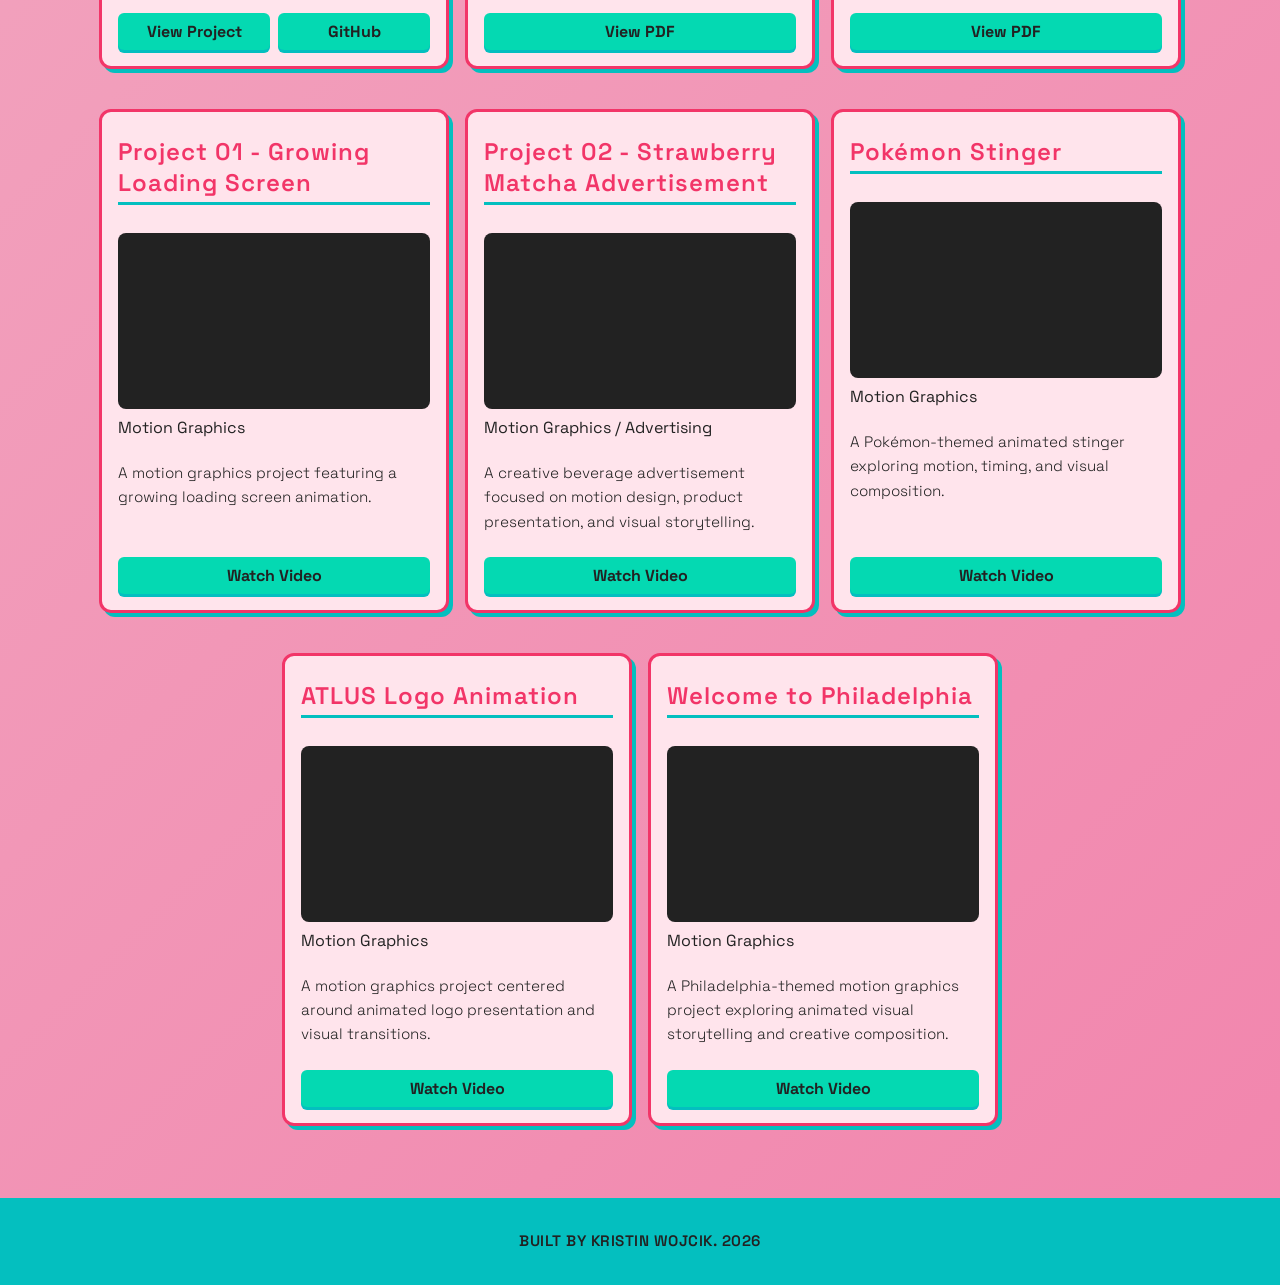
==== commit efd7b792: "Add Project 3 motion graphics demo reel" ====
--- a/projects.html
+++ b/projects.html
@@ -69,6 +69,57 @@
 
         <!-- PROJECT GRID -->
         <div class="project-grid">
+            <section class="project-card demo-reel" data-category="motion" id="project-3-demo-reel"
+                aria-labelledby="project-3-title">
+                <h2 id="project-3-title">Project 3 Demo Reel</h2>
+                <span class="project-category">Motion Graphics / Adobe After Effects</span>
+
+                <video controls playsinline preload="none" width="1920" height="1080"
+                    poster="images/project-3-demo-reel.jpg" aria-labelledby="project-3-title">
+                    <source src="videos/project-3-demo-reel.mp4" type="video/mp4">
+                    <a href="videos/project-3-demo-reel.mp4">Watch the demo reel (MP4)</a>
+                </video>
+
+                <p>I combined three After Effects projects into a 19.5-second reel. A sweep of light
+                    takes the Matcha spot into the ATLUS reveal, and a wipe opens the Philadelphia scene.</p>
+
+                <div class="project-links demo-reel-overview">
+                    <a href="documents/project-3/combined-reel-storyboard.pdf">Combined Reel Storyboard (PDF)</a>
+                </div>
+
+                <div class="demo-reel-pieces">
+                    <article>
+                        <h3>Strawberry Matcha</h3>
+                        <p>I used pink and green to introduce each flavor on its own before bringing
+                            them together in the cup. I animated the drink layers rising and the ice
+                            appearing so the viewer could see the drink come together before the tagline.</p>
+                        <div class="project-links">
+                            <a href="documents/project-3/matcha-brief-storyboard.pdf">Matcha Brief and Storyboard (PDF)</a>
+                        </div>
+                    </article>
+
+                    <article>
+                        <h3>ATLUS Logo Animation</h3>
+                        <p>I used red and blue diagonal bars to bring the logo colors into the frame before
+                            the wordmark appeared. For the reel, I extended the reveal to five seconds
+                            and animated the logo’s scale and fade so it had time to read.</p>
+                        <div class="project-links">
+                            <a href="documents/project-3/atlus-brief-storyboard.pdf">ATLUS Brief and Storyboard (PDF)</a>
+                        </div>
+                    </article>
+
+                    <article>
+                        <h3>Welcome to Philadelphia</h3>
+                        <p>I built the scene around a glossy green heart. I sent the eagle behind
+                            the heart and back into view to create depth, then let the curved white
+                            lettering settle so the welcome was easy to read at the end.</p>
+                        <div class="project-links">
+                            <a href="documents/project-3/philadelphia-brief-storyboard.pdf">Philadelphia Brief and Storyboard (PDF)</a>
+                        </div>
+                    </article>
+                </div>
+            </section>
+
             <!-- PROJECT 1: MANAGING ANXIETY -->
             <section class="project-card" data-category="web">
                 <h2>Managing Anxiety Website</h2>
--- a/styles.css
+++ b/styles.css
@@ -8,6 +8,21 @@
 Mint: #04D9B2
 */
 
+:root {
+    --color-pink-primary: #F23568;
+    --color-pink-light: #F2C2CF;
+    --color-pink-mid: #F285AD;
+    --color-pink-dark: #A61E4D;
+    --color-teal: #04BFBF;
+    --color-mint: #04D9B2;
+    --color-card: #FFE4EC;
+    --color-ink: #222;
+    --color-white: #FFF;
+    --color-teal-rgb: 4, 191, 191;
+    --color-pink-primary-rgb: 242, 53, 104;
+    --color-black-rgb: 0, 0, 0;
+}
+
 /* GLOBAL */
 * {
     box-sizing: border-box;
@@ -16,14 +31,14 @@
 body {
     margin: 0;
     font-family: "Space Grotesk", Arial, Helvetica, sans-serif;
-    background: linear-gradient(135deg, #F2C2CF, #F285AD);
-    color: #222;
+    background: linear-gradient(135deg, var(--color-pink-light), var(--color-pink-mid));
+    color: var(--color-ink);
     font-size: 16px;
 }
 
 header {
-    background-color: #F23568;
-    color: white;
+    background-color: var(--color-pink-primary);
+    color: var(--color-white);
     text-align: center;
     padding: 2rem 1rem;
 }
@@ -73,14 +88,14 @@
 
 .contact-card:hover {
     transform: translateY(-4px);
-    box-shadow: 6px 6px 0 #04BFBF;
+    box-shadow: 6px 6px 0 var(--color-teal);
 }
 
 .contact-card::before {
     content: "";
     position: absolute;
     inset: 0;
-    background: linear-gradient(135deg, rgba(4, 191, 191, 0.08), rgba(242, 53, 104, 0.08));
+    background: linear-gradient(135deg, rgba(var(--color-teal-rgb), 0.08), rgba(var(--color-pink-primary-rgb), 0.08));
     pointer-events: none;
 }
 
@@ -92,11 +107,11 @@
     height: 52px;
     margin: 0 auto 0.75rem;
     border-radius: 50%;
-    background-color: #F23568;
-    color: white;
+    background-color: var(--color-pink-primary);
+    color: var(--color-white);
     font-weight: 700;
     font-size: 1.4rem;
-    box-shadow: 0 4px 0 #A61E4D;
+    box-shadow: 0 4px 0 var(--color-pink-dark);
 }
 
 .contact-grid section p {
@@ -131,8 +146,8 @@
 }
 
 footer {
-    background-color: #04BFBF;
-    color: #222;
+    background-color: var(--color-teal);
+    color: var(--color-ink);
     text-align: center;
     padding: 1rem;
 }
@@ -149,10 +164,10 @@
 
 h1 {
     font-family: "Libre Barcode 128 Text", cursive;
-    color: #04BFBF;
+    color: var(--color-teal);
     font-size: 3rem;
     letter-spacing: 4px;
-    text-shadow: 2px 2px 0 #222;
+    text-shadow: 2px 2px 0 var(--color-ink);
 }
 
 h2 {
@@ -169,9 +184,9 @@
 
 /* NAV*/
 nav {
-    background-color: #F285AD;
+    background-color: var(--color-pink-mid);
     padding: 1rem;
-    box-shadow: 0 4px 6px rgba(0, 0, 0, 0.1);
+    box-shadow: 0 4px 6px rgba(var(--color-black-rgb), 0.1);
 }
 
 nav ul {
@@ -186,38 +201,38 @@
 nav a {
     display: block;
     text-decoration: none;
-    background-color: #04BFBF;
-    color: #222;
+    background-color: var(--color-teal);
+    color: var(--color-ink);
     padding: 0.75rem;
     text-align: center;
     border-radius: 8px;
     font-weight: bold;
     transition: transform 0.15s ease, box-shadow 0.15s ease, background-color 0.2s;
-    box-shadow: 0 4px 0 #04D9B2;
+    box-shadow: 0 4px 0 var(--color-mint);
 }
 
 nav a:hover {
-    background-color: #04D9B2;
-    color: white;
+    background-color: var(--color-mint);
+    color: var(--color-white);
     transform: translateY(-2px);
 }
 
 nav a:active {
-    background-color: #F23568;
-    color: white;
+    background-color: var(--color-pink-primary);
+    color: var(--color-white);
     transform: translateY(2px);
-    box-shadow: 0 2px 0 #A61E4D;
+    box-shadow: 0 2px 0 var(--color-pink-dark);
 }
 
 nav a.active {
-    background-color: #F23568;
-    color: white;
-    box-shadow: 0 4px 0 #A61E4D;
+    background-color: var(--color-pink-primary);
+    color: var(--color-white);
+    box-shadow: 0 4px 0 var(--color-pink-dark);
 }
 
 nav a.active:hover {
-    background-color: #F23568;
-    color: white;
+    background-color: var(--color-pink-primary);
+    color: var(--color-white);
     transform: none;
 }
 
@@ -255,18 +270,18 @@
 
 .home-buttons a {
     text-decoration: none;
-    background-color: #04BFBF;
-    color: #222;
+    background-color: var(--color-teal);
+    color: var(--color-ink);
     padding: 0.75rem;
     border-radius: 8px;
     font-weight: bold;
-    box-shadow: 0 4px 0 #04D9B2;
+    box-shadow: 0 4px 0 var(--color-mint);
     transition: 0.2s;
 }
 
 .home-buttons a:hover {
-    background-color: #04D9B2;
-    color: white;
+    background-color: var(--color-mint);
+    color: var(--color-white);
     transform: translateY(-2px);
 }
 
@@ -275,7 +290,7 @@
     display: block;
     width: 60px;
     height: 4px;
-    background-color: #04BFBF;
+    background-color: var(--color-teal);
     margin: 1rem auto 0;
     border-radius: 2px;
 }
@@ -285,8 +300,8 @@
     height: 220px;
     object-fit: cover;
     border-radius: 50%;
-    border: 4px solid #04BFBF;
-    box-shadow: 5px 5px 0 #F23568;
+    border: 4px solid var(--color-teal);
+    box-shadow: 5px 5px 0 var(--color-pink-primary);
     display: block;
     margin: 0 auto 1rem;
 }
@@ -305,44 +320,44 @@
 .filter-btn {
     border: 0;
     border-radius: 8px;
-    background-color: #04BFBF;
-    color: #222;
+    background-color: var(--color-teal);
+    color: var(--color-ink);
     padding: 0.75rem 1rem;
     font-family: "Space Grotesk", sans-serif;
     font-size: 1rem;
     font-weight: 600;
-    box-shadow: 0 4px 0 #04D9B2;
+    box-shadow: 0 4px 0 var(--color-mint);
     transition: transform 0.15s ease, box-shadow 0.15s ease, background-color 0.2s;
     cursor: pointer;
 }
 
 .filter-btn:hover {
-    background-color: #04D9B2;
-    color: white;
+    background-color: var(--color-mint);
+    color: var(--color-white);
     transform: translateY(-2px);
 }
 
 .filter-btn:active {
-    background-color: #F23568;
-    color: white;
+    background-color: var(--color-pink-primary);
+    color: var(--color-white);
     transform: translateY(2px);
-    box-shadow: 0 2px 0 #A61E4D;
+    box-shadow: 0 2px 0 var(--color-pink-dark);
 }
 
 .filter-btn.active {
-    background-color: #F23568;
-    color: white;
-    box-shadow: 0 4px 0 #A61E4D;
+    background-color: var(--color-pink-primary);
+    color: var(--color-white);
+    box-shadow: 0 4px 0 var(--color-pink-dark);
 }
 
 .filter-btn.active:hover {
-    background-color: #F23568;
-    color: white;
+    background-color: var(--color-pink-primary);
+    color: var(--color-white);
     transform: none;
 }
 
 .filter-btn:focus-visible {
-    outline: 3px solid #222;
+    outline: 3px solid var(--color-ink);
     outline-offset: 3px;
 }
 
@@ -362,11 +377,11 @@
 
 .project-card {
     flex: 1 1 320px;
-    background-color: #FFE4EC;
-    border: 3px solid #F23568;
+    background-color: var(--color-card);
+    border: 3px solid var(--color-pink-primary);
     border-radius: 12px;
     padding: 1rem;
-    box-shadow: 4px 4px 0 #04BFBF;
+    box-shadow: 4px 4px 0 var(--color-teal);
     transition: transform 0.15s ease, box-shadow 0.15s ease, background-color 0.2s;
     display: flex;
     flex-direction: column;
@@ -386,7 +401,7 @@
     width: 100%;
     height: 200px;
     object-fit: contain;
-    background-color: #F2C2CF;
+    background-color: var(--color-pink-light);
     border-radius: 8px;
 }
 
@@ -403,50 +418,190 @@
 .project-links a {
     flex: 1;
     text-decoration: none;
-    background-color: #04D9B2;
-    color: #222;
+    background-color: var(--color-mint);
+    color: var(--color-ink);
     padding: 0.5rem;
     text-align: center;
     border-radius: 6px;
     font-weight: bold;
-    box-shadow: 0 3px 0 #04BFBF;
+    box-shadow: 0 3px 0 var(--color-teal);
     transition: 0.2s;
     cursor: pointer;
 }
 
 .project-links a:hover {
-    background-color: #04BFBF;
-    color: white;
+    background-color: var(--color-teal);
+    color: var(--color-white);
     transform: translateY(-2px);
 }
 
 .project-links a:active {
     transform: translateY(2px);
-    box-shadow: 0 1px 0 #04BFBF;
+    box-shadow: 0 1px 0 var(--color-teal);
 }
 
 /* GENERAL CONTENT CARDS */
 main section:not(.project-card) {
-    background-color: #FFE4EC;
-    border: 2px solid #F23568;
+    background-color: var(--color-card);
+    border: 2px solid var(--color-pink-primary);
     border-radius: 12px;
     padding: 1rem;
     max-width: 700px;
     margin: 1rem auto;
     margin-bottom: 1rem;
-    box-shadow: 4px 4px 0 #04BFBF;
+    box-shadow: 4px 4px 0 var(--color-teal);
     transition: transform 0.15s ease, box-shadow 0.15s ease, background-color 0.2s;
 }
 
 main section:not(.project-card):hover {
     transform: translateY(-3px);
-    box-shadow: 6px 6px 0 #04BFBF;
+    box-shadow: 6px 6px 0 var(--color-teal);
+}
+
+.about-card {
+    transition: transform 0.2s ease, box-shadow 0.2s ease;
+}
+
+.about-card:hover {
+    transform: translateY(-5px) scale(1.01);
+    box-shadow: 7px 9px 0 var(--color-teal);
 }
 
 h2 {
-    color: #F23568;
-    border-bottom: 3px solid #04BFBF;
+    color: var(--color-pink-primary);
+    border-bottom: 3px solid var(--color-teal);
     padding-bottom: 0.25rem;
+}
+
+
+
+/* ===================================
+   HOMEPAGE FEATURED PROJECTS
+=================================== */
+
+.featured-work {
+    width: 100%;
+    max-width: 1200px;
+    margin: 3rem auto;
+    padding: 1.5rem;
+    box-sizing: border-box;
+}
+
+.featured-intro {
+    text-align: center;
+    margin-bottom: 2rem;
+}
+
+.featured-intro h2 {
+    font-size: 2rem;
+    color: var(--color-ink);
+    margin-bottom: 0.5rem;
+}
+
+.featured-intro p {
+    max-width: 650px;
+    margin: 0 auto;
+    line-height: 1.6;
+}
+
+.featured-grid {
+    display: grid;
+    grid-template-columns: 1fr;
+    gap: 1.5rem;
+}
+
+.featured-card {
+    display: flex;
+    flex-direction: column;
+    min-width: 0;
+    overflow: hidden;
+    background-color: var(--color-card);
+    border: 2px solid var(--color-pink-primary);
+    border-radius: 12px;
+    box-shadow: 5px 5px 0 var(--color-teal);
+    transition: transform 0.2s ease,
+                box-shadow 0.2s ease;
+}
+
+.featured-card:hover {
+    transform: translateY(-5px) scale(1.01);
+    box-shadow: 7px 9px 0 var(--color-teal);
+}
+
+.featured-card img {
+    width: 100%;
+    height: 220px;
+    object-fit: contain;
+    background-color: var(--color-pink-light);
+}
+
+.featured-content {
+    display: flex;
+    flex-direction: column;
+    flex-grow: 1;
+    padding: 1.25rem;
+    text-align: left;
+}
+
+.featured-category {
+    color: var(--color-pink-dark);
+    font-size: 0.8rem;
+    font-weight: 600;
+    text-transform: uppercase;
+    letter-spacing: 0.5px;
+}
+
+.featured-content h3 {
+    margin: 0.75rem 0;
+    font-size: 1.3rem;
+}
+
+.featured-content p {
+    line-height: 1.6;
+    flex-grow: 1;
+}
+
+.featured-content a,
+.view-all-btn {
+    display: inline-block;
+    padding: 0.75rem 1rem;
+    background-color: var(--color-teal);
+    color: var(--color-ink);
+    border-radius: 8px;
+    text-decoration: none;
+    font-weight: 600;
+    text-align: center;
+    transition: background-color 0.2s ease;
+}
+
+.featured-content a:hover,
+.view-all-btn:hover {
+    background-color: var(--color-mint);
+}
+
+.featured-content a:focus-visible,
+.view-all-btn:focus-visible {
+    outline: 3px solid var(--color-pink-primary);
+    outline-offset: 3px;
+}
+
+.featured-footer {
+    margin-top: 2.5rem;
+    text-align: center;
+}
+
+/* TABLET */
+@media screen and (min-width: 650px) {
+    .featured-grid {
+        grid-template-columns: repeat(2, minmax(0, 1fr));
+    }
+}
+
+/* DESKTOP */
+@media screen and (min-width: 1000px) {
+    .featured-grid {
+        grid-template-columns: repeat(3, minmax(0, 1fr));
+    }
 }
 
 /* MEDIA QUERY: larger screens */
@@ -531,5 +686,46 @@
     height: auto;
     border: none;
     border-radius: 8px;
-    background-color: #222;
-}
+    background-color: var(--color-ink);
+}
+
+/* PROJECT 3 DEMO REEL */
+.demo-reel.project-card {
+    flex-basis: 100%;
+    min-width: 0;
+    max-width: 100%;
+    scroll-margin-top: 1rem;
+}
+
+.demo-reel.project-card:hover {
+    transform: none;
+}
+
+.demo-reel video {
+    display: block;
+    width: 100%;
+    height: auto;
+    aspect-ratio: 16 / 9;
+    border-radius: 8px;
+    background-color: var(--color-ink);
+}
+
+.demo-reel-overview {
+    align-self: flex-start;
+    margin: 0 0 0.5rem;
+}
+
+.demo-reel-pieces {
+    display: grid;
+    grid-template-columns: repeat(auto-fit, minmax(min(100%, 225px), 1fr));
+    gap: 1rem;
+}
+
+.demo-reel-pieces article {
+    display: flex;
+    flex-direction: column;
+    gap: 0.5rem;
+    padding: 0.75rem;
+    border: 1px solid var(--color-pink-primary);
+    border-radius: 8px;
+}
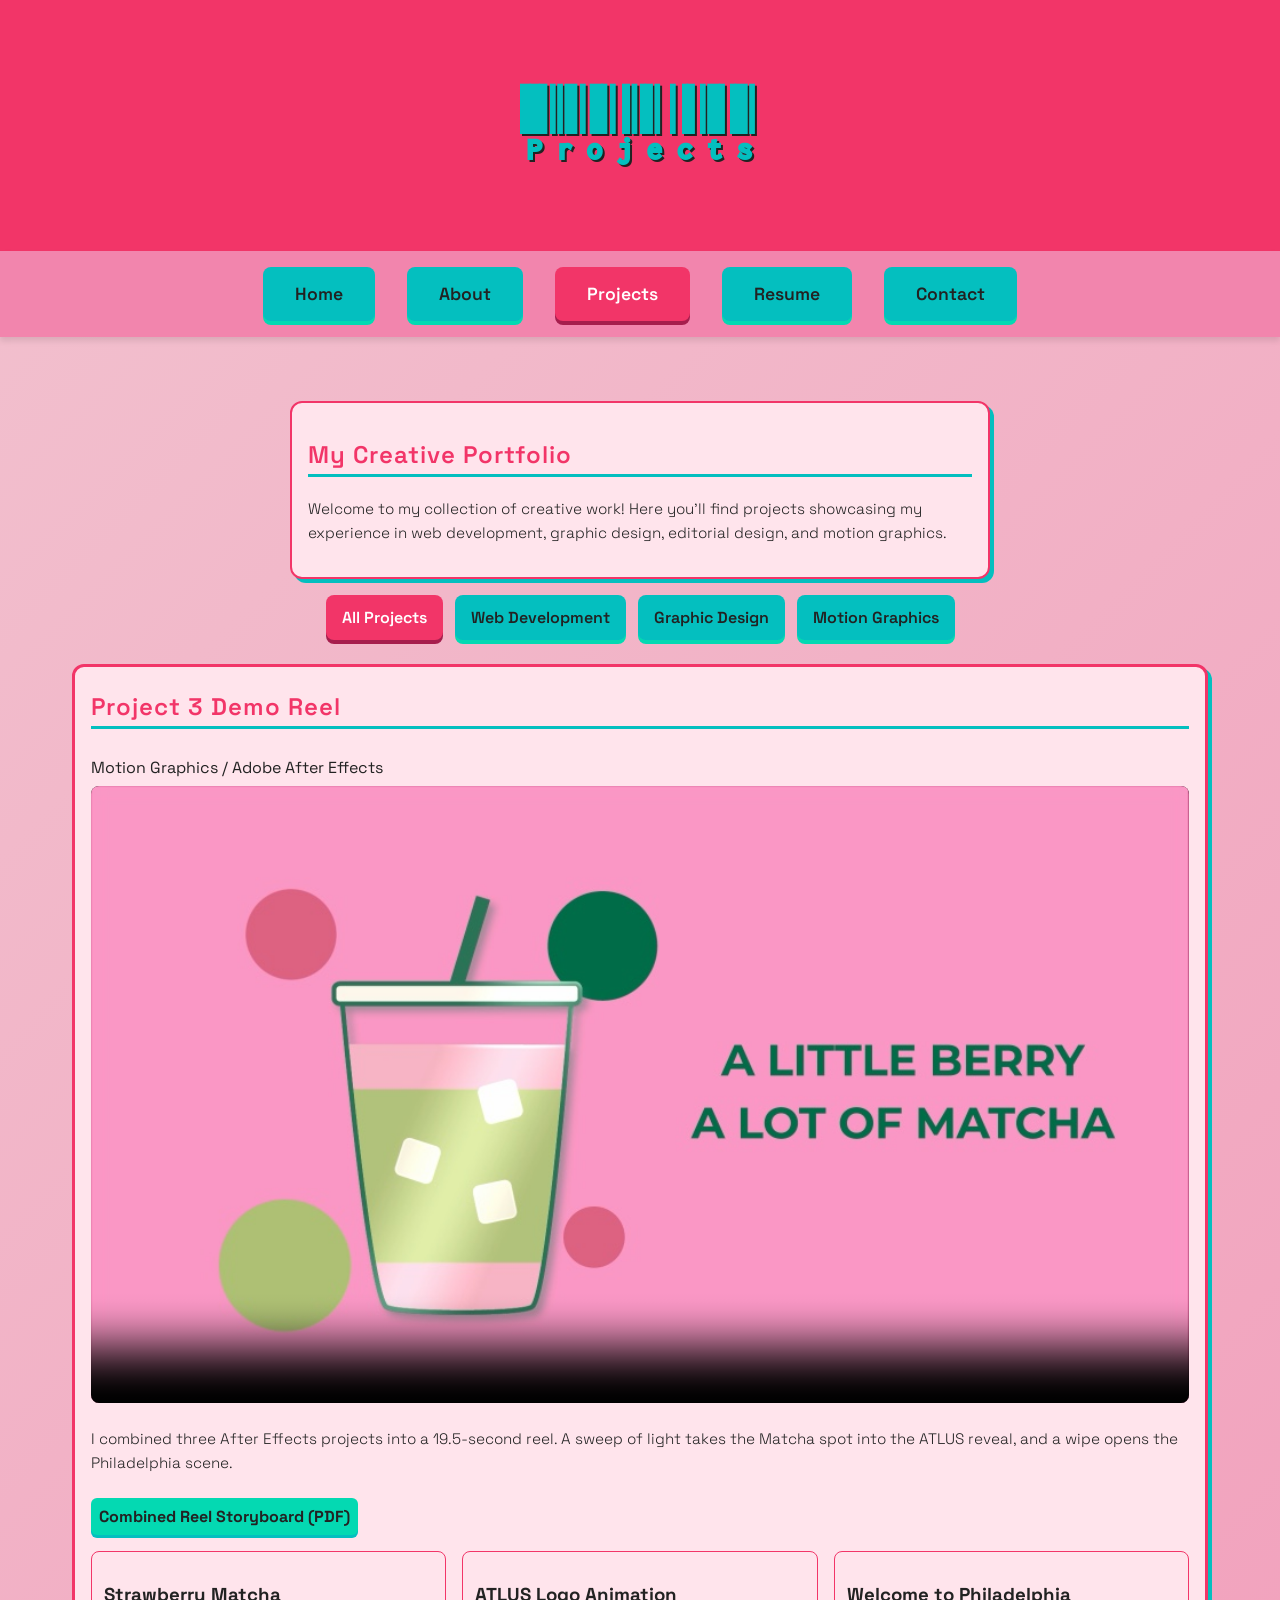
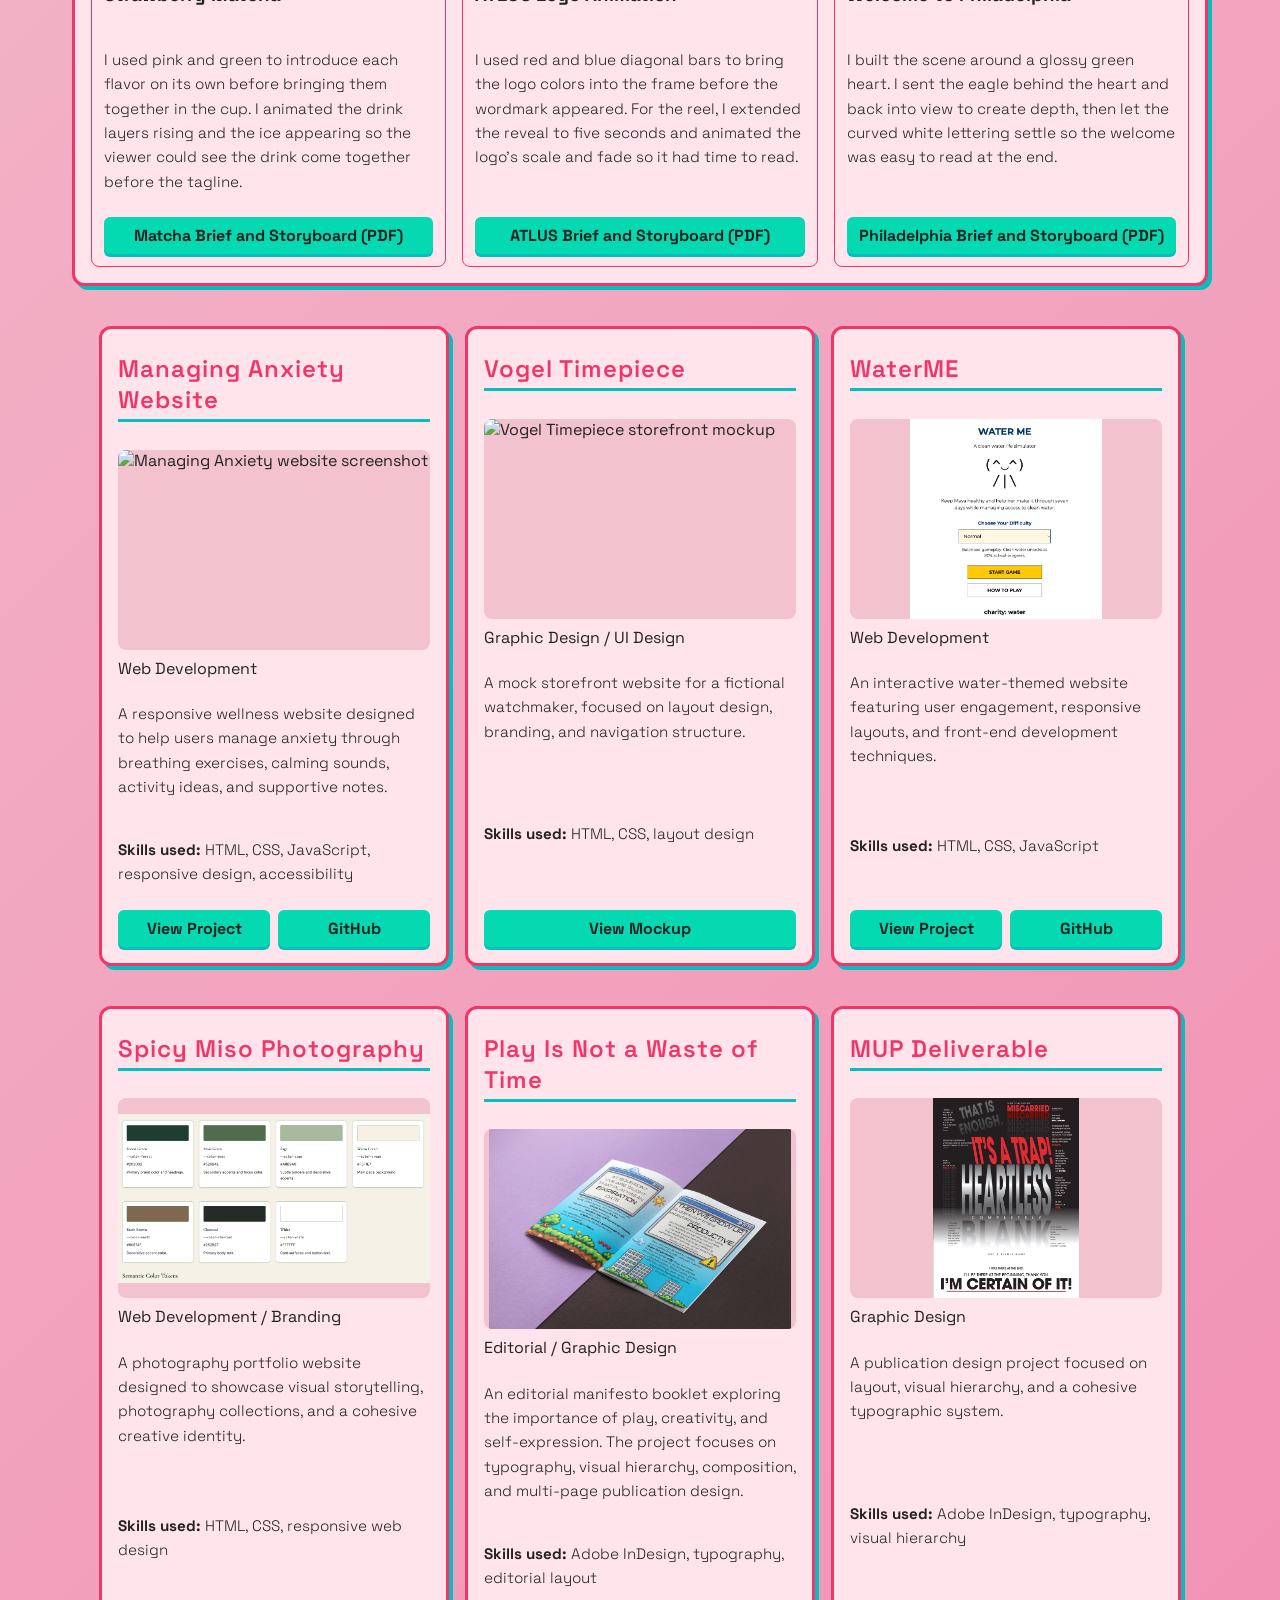
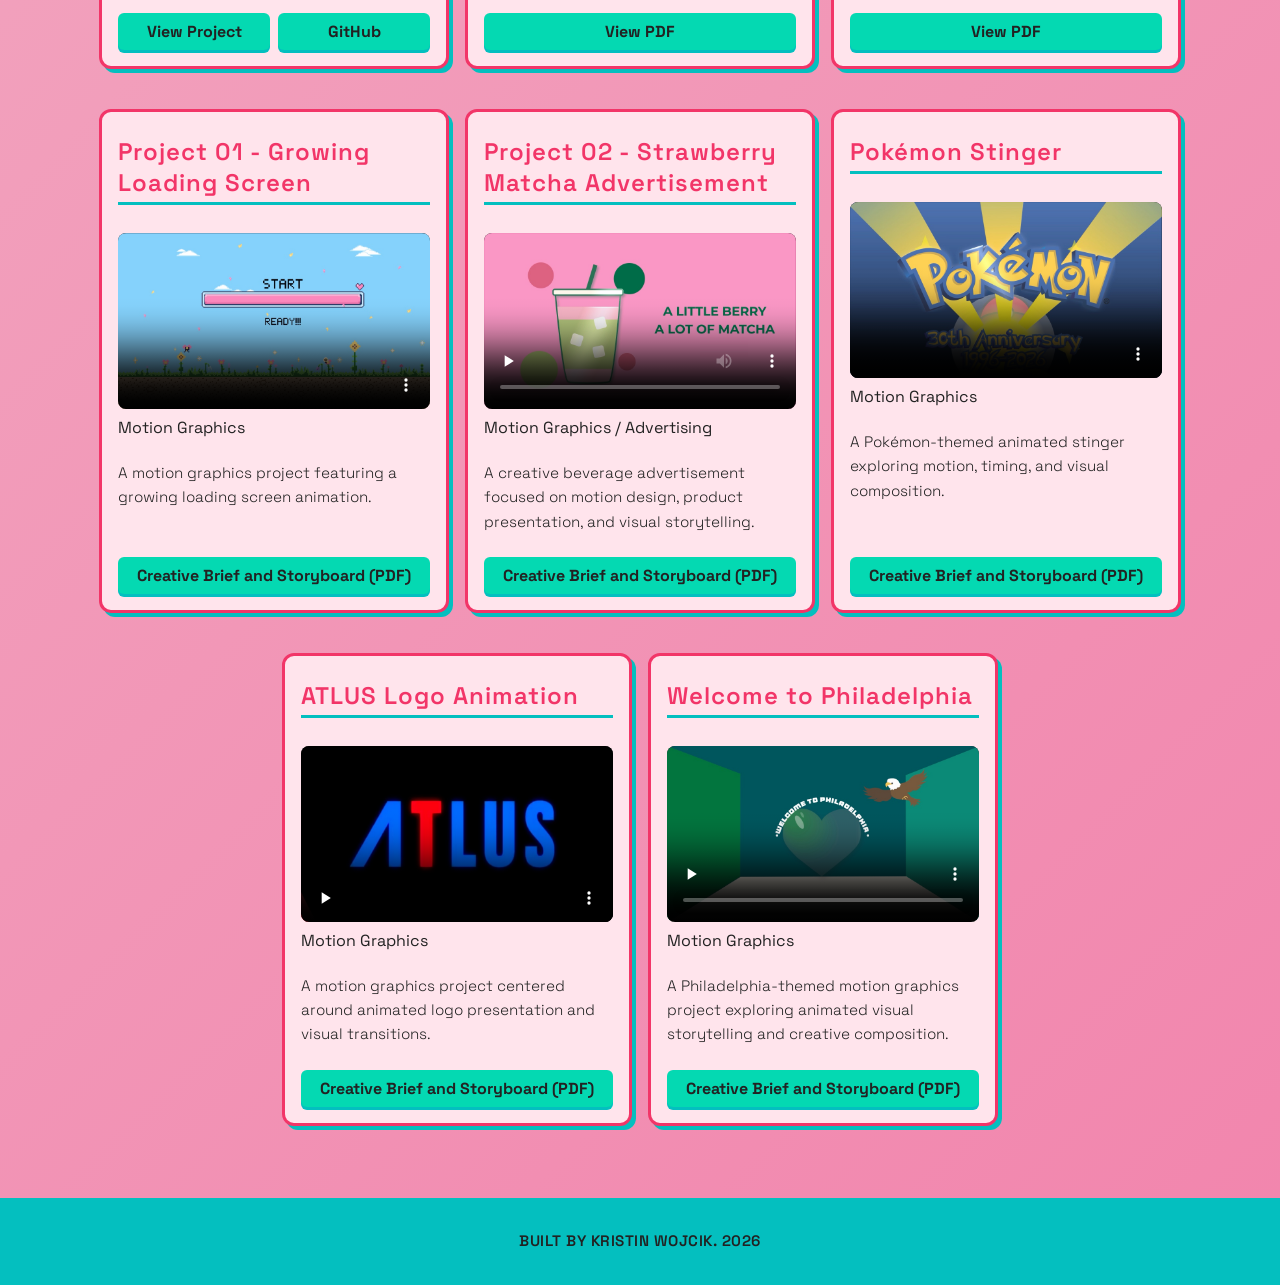
==== commit 10763438: "Host motion project videos and link planning PDFs" ====
--- a/projects.html
+++ b/projects.html
@@ -294,11 +294,11 @@
             <section class="project-card" data-category="motion">
                 <h2>Project 01 - Growing Loading Screen</h2>
 
-                <iframe src="https://www.youtube.com/embed/uuPAXRDDmlM"
-                    title="Project01 - Growing Loading Screen" loading="lazy"
-                    allow="accelerometer; autoplay; clipboard-write; encrypted-media; gyroscope; picture-in-picture; web-share"
-                    referrerpolicy="strict-origin-when-cross-origin" allowfullscreen>
-                </iframe>
+                <video controls playsinline preload="none" width="1920" height="1080"
+                    poster="images/growing-loading-screen-poster.jpg" aria-label="Growing Loading Screen">
+                    <source src="videos/growing-loading-screen.mp4" type="video/mp4">
+                    <a href="videos/growing-loading-screen.mp4">Watch the video (MP4)</a>
+                </video>
 
                 <span class="project-category">Motion Graphics</span>
 
@@ -307,9 +307,7 @@
                 </p>
 
                 <div class="project-links">
-                    <a href="https://youtu.be/uuPAXRDDmlM" target="_blank" rel="noopener noreferrer">
-                        Watch Video
-                    </a>
+                    <a href="documents/motion/growing-loading-screen-brief-storyboard.pdf">Creative Brief and Storyboard (PDF)</a>
                 </div>
             </section>
 
@@ -317,11 +315,11 @@
             <section class="project-card" data-category="motion">
                 <h2>Project 02 - Strawberry Matcha Advertisement</h2>
 
-                <iframe src="https://www.youtube.com/embed/cey_DWMFgK4"
-                    title="Project 02 - Strawberry Matcha Advertisement" loading="lazy"
-                    allow="accelerometer; autoplay; clipboard-write; encrypted-media; gyroscope; picture-in-picture; web-share"
-                    referrerpolicy="strict-origin-when-cross-origin" allowfullscreen>
-                </iframe>
+                <video controls playsinline preload="none" width="1920" height="1080"
+                    poster="images/strawberry-matcha-ad-poster.jpg" aria-label="Strawberry Matcha Advertisement">
+                    <source src="videos/strawberry-matcha-ad.mp4" type="video/mp4">
+                    <a href="videos/strawberry-matcha-ad.mp4">Watch the video (MP4)</a>
+                </video>
 
                 <span class="project-category">Motion Graphics / Advertising</span>
 
@@ -331,9 +329,7 @@
                 </p>
 
                 <div class="project-links">
-                    <a href="https://youtu.be/cey_DWMFgK4" target="_blank" rel="noopener noreferrer">
-                        Watch Video
-                    </a>
+                    <a href="documents/project-3/matcha-brief-storyboard.pdf">Creative Brief and Storyboard (PDF)</a>
                 </div>
             </section>
 
@@ -342,10 +338,11 @@
                 <h2>Pokémon Stinger</h2>
 
 
-                <iframe src="https://www.youtube.com/embed/UdRH_CZZxs8" title="Pokémon Stinger" loading="lazy"
-                    allow="accelerometer; autoplay; clipboard-write; encrypted-media; gyroscope; picture-in-picture; web-share"
-                    referrerpolicy="strict-origin-when-cross-origin" allowfullscreen>
-                </iframe>
+                <video controls playsinline preload="none" width="1920" height="1080"
+                    poster="images/pokemon-stinger-poster.jpg" aria-label="Pokémon Stinger">
+                    <source src="videos/pokemon-stinger.mp4" type="video/mp4">
+                    <a href="videos/pokemon-stinger.mp4">Watch the video (MP4)</a>
+                </video>
 
 
                 <span class="project-category">Motion Graphics</span>
@@ -356,9 +353,7 @@
                 </p>
 
                 <div class="project-links">
-                    <a href="https://youtu.be/UdRH_CZZxs8" target="_blank" rel="noopener noreferrer">
-                        Watch Video
-                    </a>
+                    <a href="documents/motion/pokemon-stinger-brief-storyboard.pdf">Creative Brief and Storyboard (PDF)</a>
                 </div>
             </section>
 
@@ -366,10 +361,11 @@
             <section class="project-card" data-category="motion">
                 <h2>ATLUS Logo Animation</h2>
 
-                <iframe src="https://www.youtube.com/embed/eN7VsX6oIts" title="ATLUS Logo Animation" loading="lazy"
-                    allow="accelerometer; autoplay; clipboard-write; encrypted-media; gyroscope; picture-in-picture; web-share"
-                    referrerpolicy="strict-origin-when-cross-origin" allowfullscreen>
-                </iframe>
+                <video controls playsinline preload="none" width="1920" height="1080"
+                    poster="images/atlus-logo-animation-poster.jpg" aria-label="ATLUS Logo Animation">
+                    <source src="videos/atlus-logo-animation.mp4" type="video/mp4">
+                    <a href="videos/atlus-logo-animation.mp4">Watch the video (MP4)</a>
+                </video>
 
                 <span class="project-category">Motion Graphics</span>
 
@@ -379,9 +375,7 @@
                 </p>
 
                 <div class="project-links">
-                    <a href="https://youtu.be/eN7VsX6oIts" target="_blank" rel="noopener noreferrer">
-                        Watch Video
-                    </a>
+                    <a href="documents/motion/atlus-logo-animation-brief-storyboard.pdf">Creative Brief and Storyboard (PDF)</a>
                 </div>
             </section>
 
@@ -390,10 +384,11 @@
                 <h2>Welcome to Philadelphia</h2>
 
 
-                <iframe src="https://www.youtube.com/embed/U3w2W7uW8vE" title="Welcome to Philadelphia" loading="lazy"
-                    allow="accelerometer; autoplay; clipboard-write; encrypted-media; gyroscope; picture-in-picture; web-share"
-                    referrerpolicy="strict-origin-when-cross-origin" allowfullscreen>
-                </iframe>
+                <video controls playsinline preload="none" width="1920" height="1080"
+                    poster="images/welcome-to-philadelphia-poster.jpg" aria-label="Welcome to Philadelphia">
+                    <source src="videos/welcome-to-philadelphia.mp4" type="video/mp4">
+                    <a href="videos/welcome-to-philadelphia.mp4">Watch the video (MP4)</a>
+                </video>
 
 
                 <span class="project-category">Motion Graphics</span>
@@ -404,9 +399,7 @@
                 </p>
 
                 <div class="project-links">
-                    <a href="https://youtu.be/U3w2W7uW8vE" target="_blank" rel="noopener noreferrer">
-                        Watch Video
-                    </a>
+                    <a href="documents/project-3/philadelphia-brief-storyboard.pdf">Creative Brief and Storyboard (PDF)</a>
                 </div>
             </section>
 
--- a/styles.css
+++ b/styles.css
@@ -679,7 +679,7 @@
 
 
 /* EMBEDDED PROJECT VIDEOS */
-.project-card iframe {
+.project-card video {
     display: block;
     width: 100%;
     aspect-ratio: 16 / 9;
@@ -701,15 +701,6 @@
     transform: none;
 }
 
-.demo-reel video {
-    display: block;
-    width: 100%;
-    height: auto;
-    aspect-ratio: 16 / 9;
-    border-radius: 8px;
-    background-color: var(--color-ink);
-}
-
 .demo-reel-overview {
     align-self: flex-start;
     margin: 0 0 0.5rem;
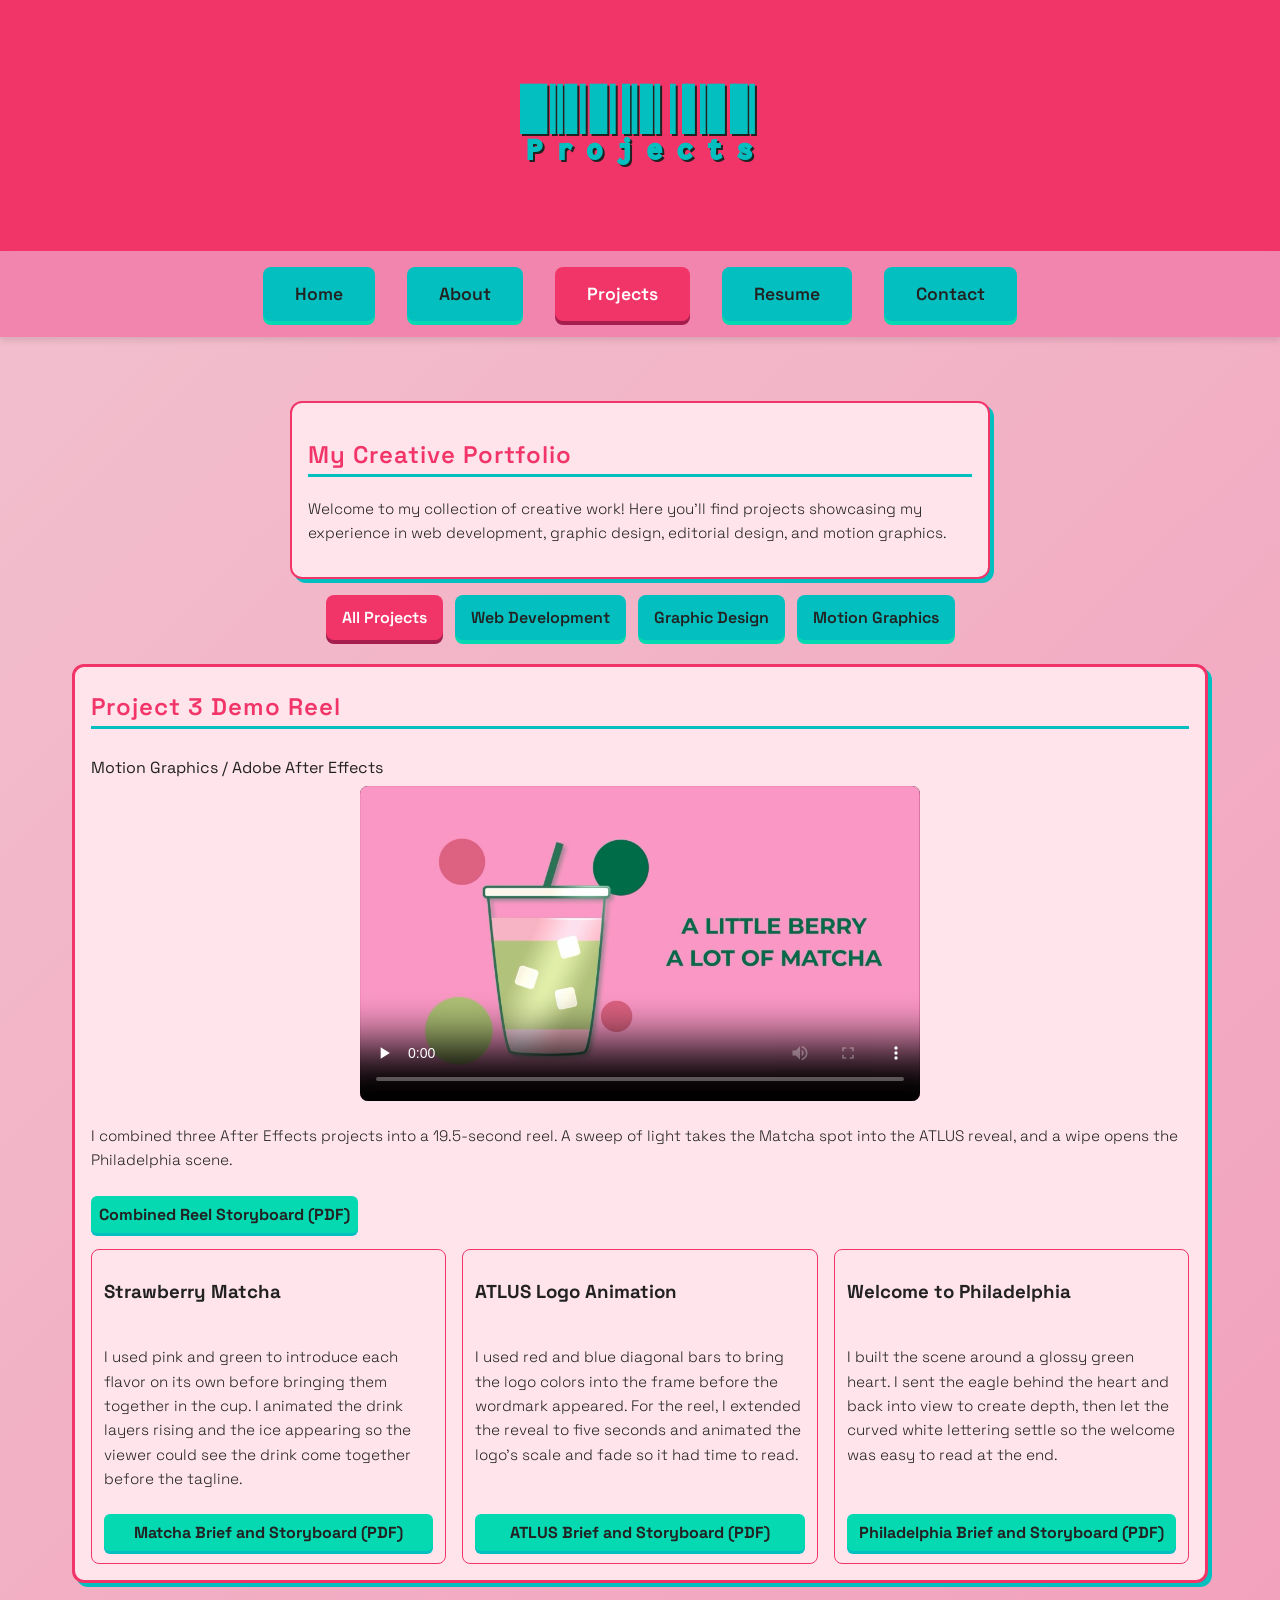
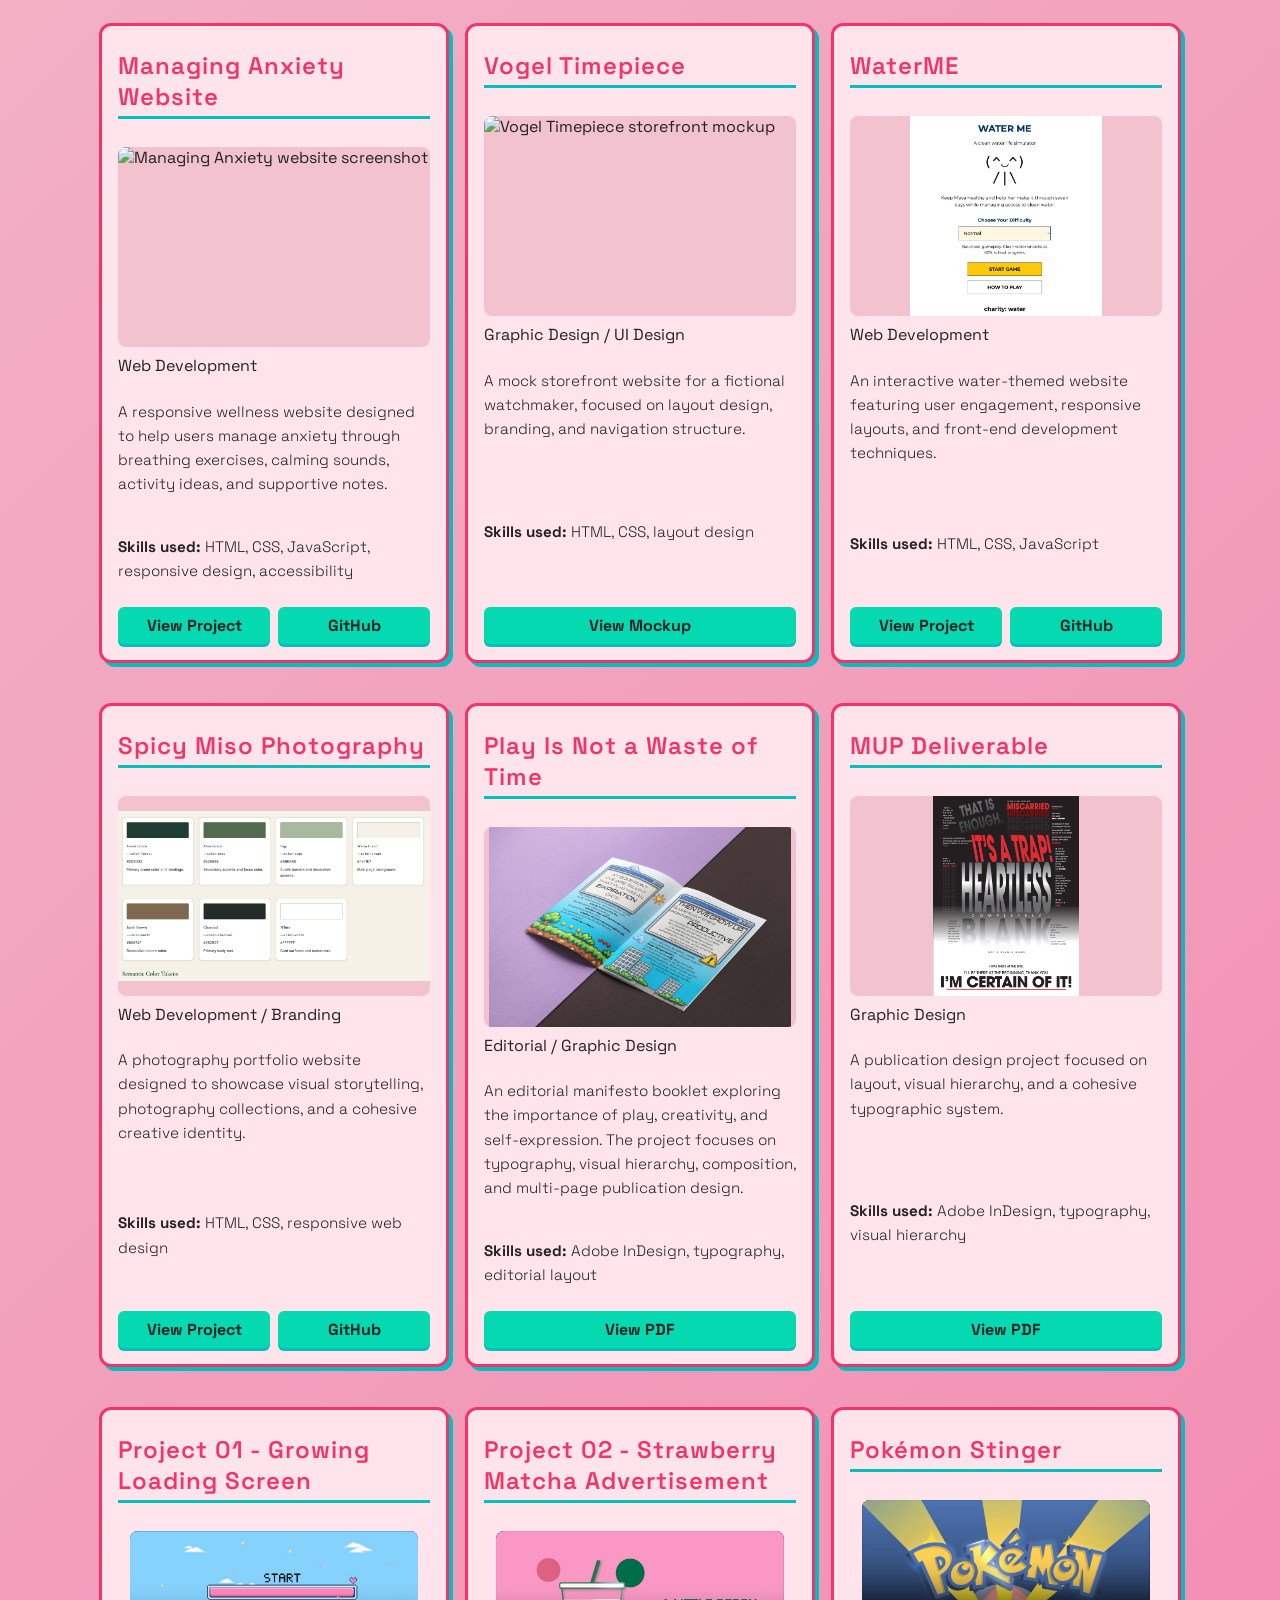
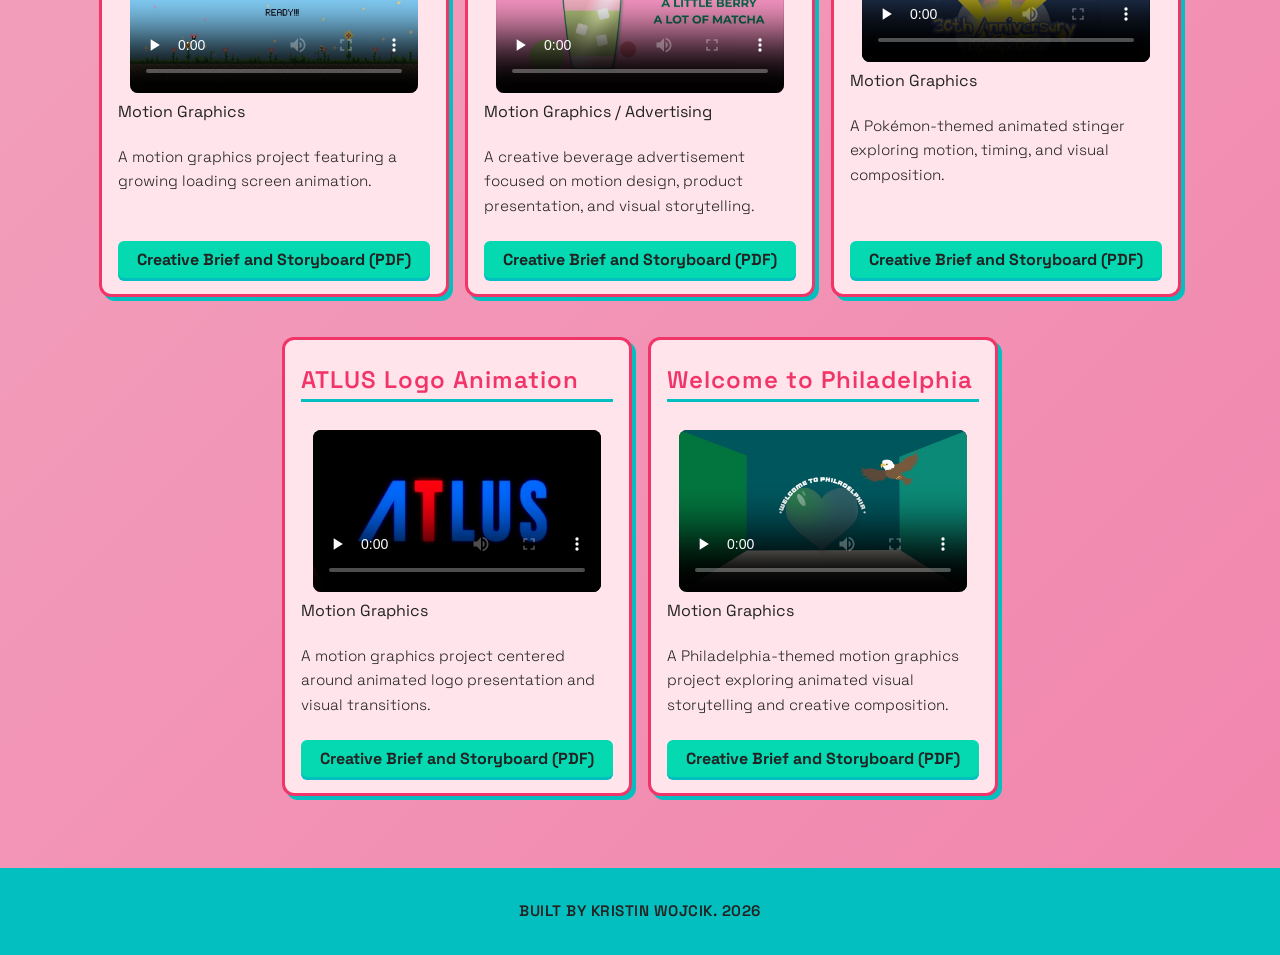
==== commit 5a823128: "Constrain portfolio video player sizes" ====
--- a/projects.html
+++ b/projects.html
@@ -11,7 +11,7 @@
     <link href="https://fonts.googleapis.com/css2?family=Libre+Barcode+128+Text&display=swap" rel="stylesheet">
     <link href="https://fonts.googleapis.com/css2?family=Space+Grotesk:wght@300;400;600&display=swap" rel="stylesheet">
 
-    <link rel="stylesheet" href="styles.css">
+    <link rel="stylesheet" href="styles.css?v=video-sizing">
 
     <title>Projects | Kristin Wojcik</title>
 </head>
@@ -74,7 +74,7 @@
                 <h2 id="project-3-title">Project 3 Demo Reel</h2>
                 <span class="project-category">Motion Graphics / Adobe After Effects</span>
 
-                <video controls playsinline preload="none" width="1920" height="1080"
+                <video controls playsinline preload="none" width="560" height="315"
                     poster="images/project-3-demo-reel.jpg" aria-labelledby="project-3-title">
                     <source src="videos/project-3-demo-reel.mp4" type="video/mp4">
                     <a href="videos/project-3-demo-reel.mp4">Watch the demo reel (MP4)</a>
@@ -294,7 +294,7 @@
             <section class="project-card" data-category="motion">
                 <h2>Project 01 - Growing Loading Screen</h2>
 
-                <video controls playsinline preload="none" width="1920" height="1080"
+                <video controls playsinline preload="none" width="320" height="180"
                     poster="images/growing-loading-screen-poster.jpg" aria-label="Growing Loading Screen">
                     <source src="videos/growing-loading-screen.mp4" type="video/mp4">
                     <a href="videos/growing-loading-screen.mp4">Watch the video (MP4)</a>
@@ -315,7 +315,7 @@
             <section class="project-card" data-category="motion">
                 <h2>Project 02 - Strawberry Matcha Advertisement</h2>
 
-                <video controls playsinline preload="none" width="1920" height="1080"
+                <video controls playsinline preload="none" width="320" height="180"
                     poster="images/strawberry-matcha-ad-poster.jpg" aria-label="Strawberry Matcha Advertisement">
                     <source src="videos/strawberry-matcha-ad.mp4" type="video/mp4">
                     <a href="videos/strawberry-matcha-ad.mp4">Watch the video (MP4)</a>
@@ -338,7 +338,7 @@
                 <h2>Pokémon Stinger</h2>
 
 
-                <video controls playsinline preload="none" width="1920" height="1080"
+                <video controls playsinline preload="none" width="320" height="180"
                     poster="images/pokemon-stinger-poster.jpg" aria-label="Pokémon Stinger">
                     <source src="videos/pokemon-stinger.mp4" type="video/mp4">
                     <a href="videos/pokemon-stinger.mp4">Watch the video (MP4)</a>
@@ -361,7 +361,7 @@
             <section class="project-card" data-category="motion">
                 <h2>ATLUS Logo Animation</h2>
 
-                <video controls playsinline preload="none" width="1920" height="1080"
+                <video controls playsinline preload="none" width="320" height="180"
                     poster="images/atlus-logo-animation-poster.jpg" aria-label="ATLUS Logo Animation">
                     <source src="videos/atlus-logo-animation.mp4" type="video/mp4">
                     <a href="videos/atlus-logo-animation.mp4">Watch the video (MP4)</a>
@@ -384,7 +384,7 @@
                 <h2>Welcome to Philadelphia</h2>
 
 
-                <video controls playsinline preload="none" width="1920" height="1080"
+                <video controls playsinline preload="none" width="320" height="180"
                     poster="images/welcome-to-philadelphia-poster.jpg" aria-label="Welcome to Philadelphia">
                     <source src="videos/welcome-to-philadelphia.mp4" type="video/mp4">
                     <a href="videos/welcome-to-philadelphia.mp4">Watch the video (MP4)</a>
--- a/styles.css
+++ b/styles.css
@@ -682,6 +682,9 @@
 .project-card video {
     display: block;
     width: 100%;
+    max-width: 18rem;
+    min-width: 0;
+    align-self: center;
     aspect-ratio: 16 / 9;
     height: auto;
     border: none;
@@ -697,6 +700,10 @@
     scroll-margin-top: 1rem;
 }
 
+.demo-reel video {
+    max-width: 35rem;
+}
+
 .demo-reel.project-card:hover {
     transform: none;
 }
